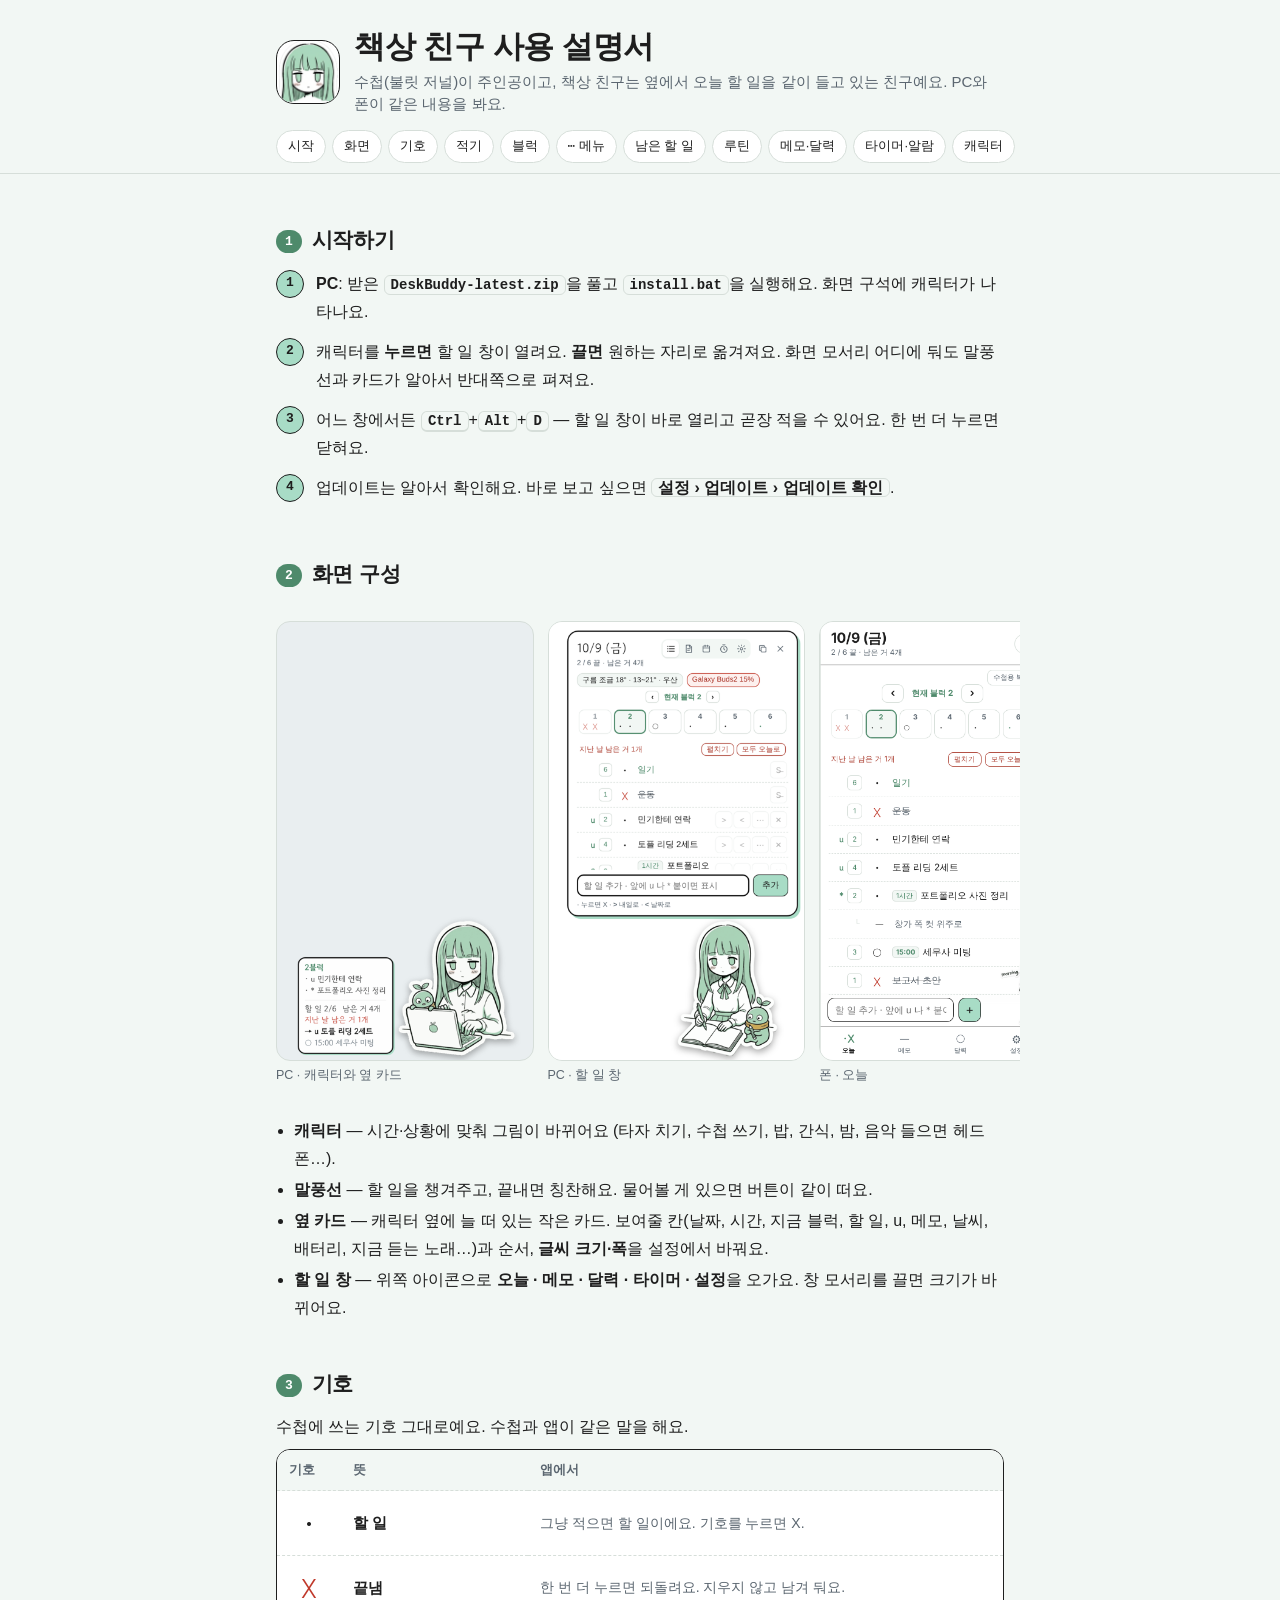
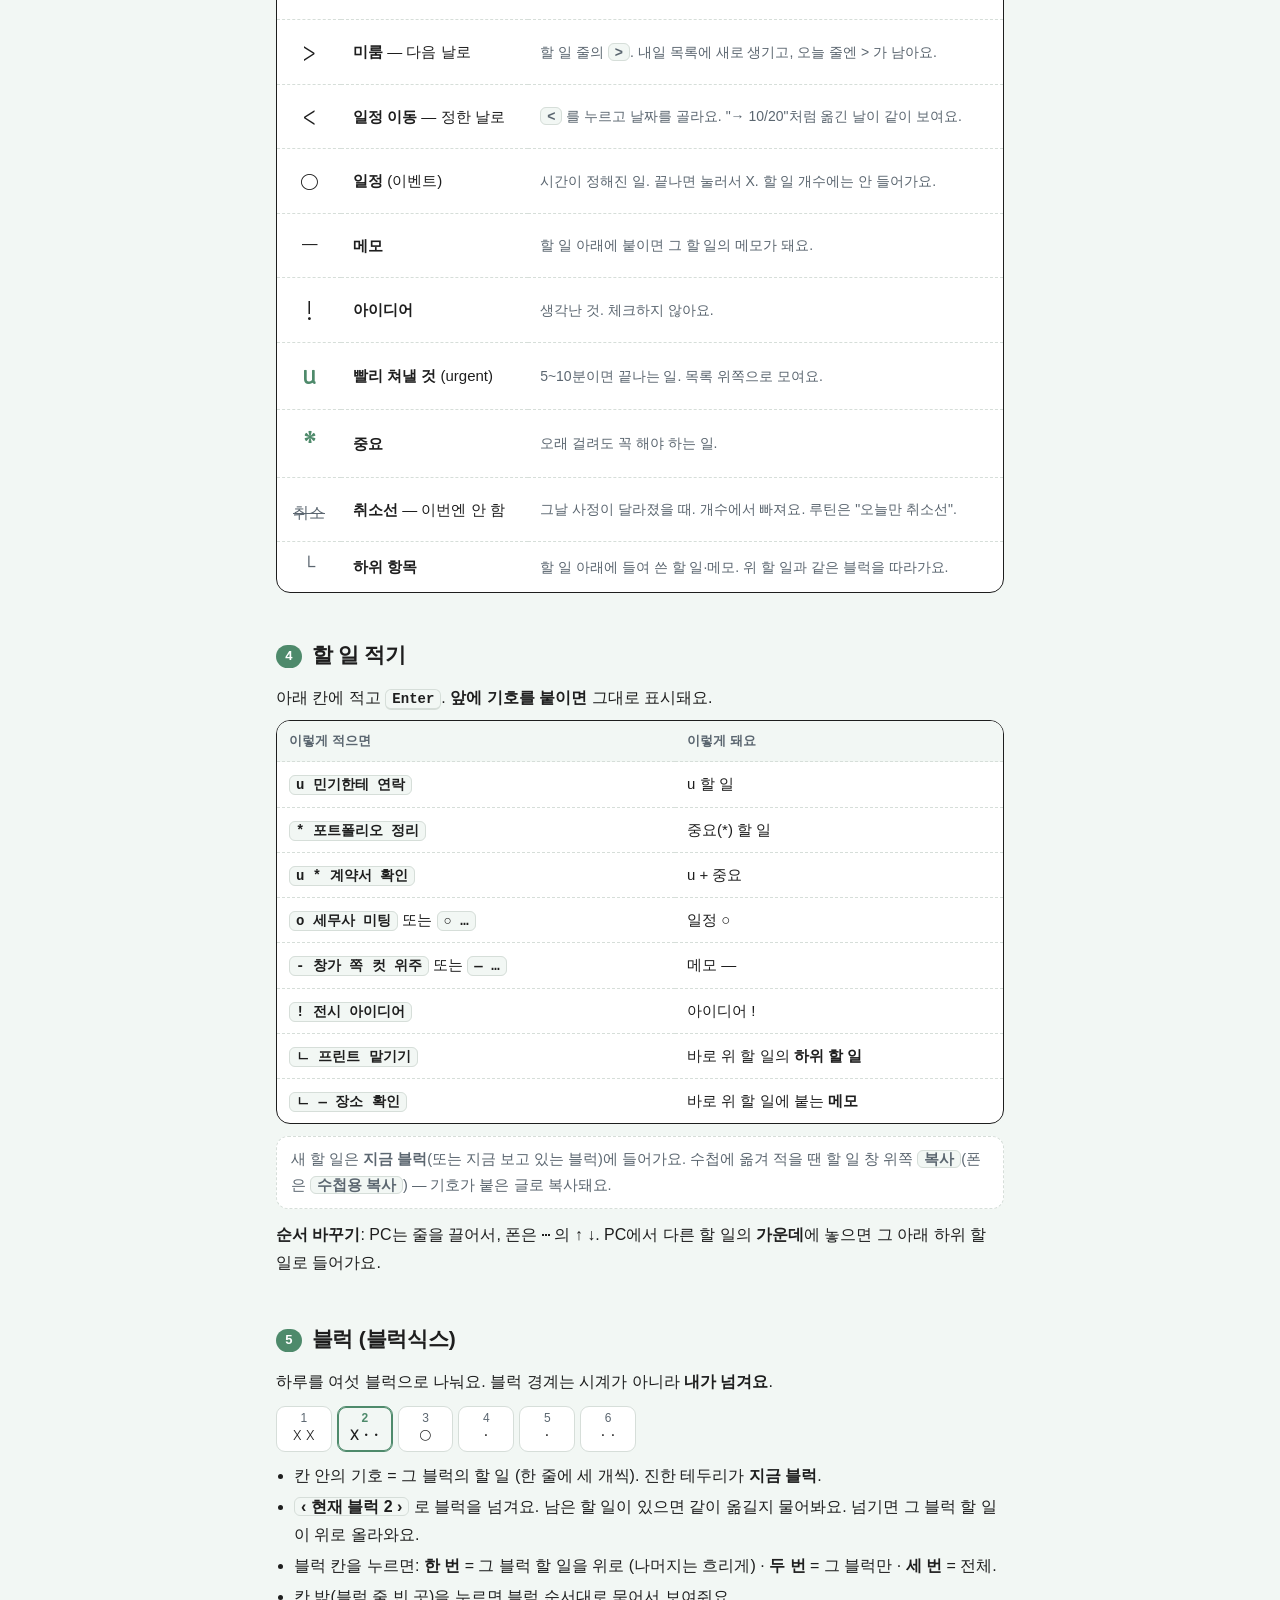
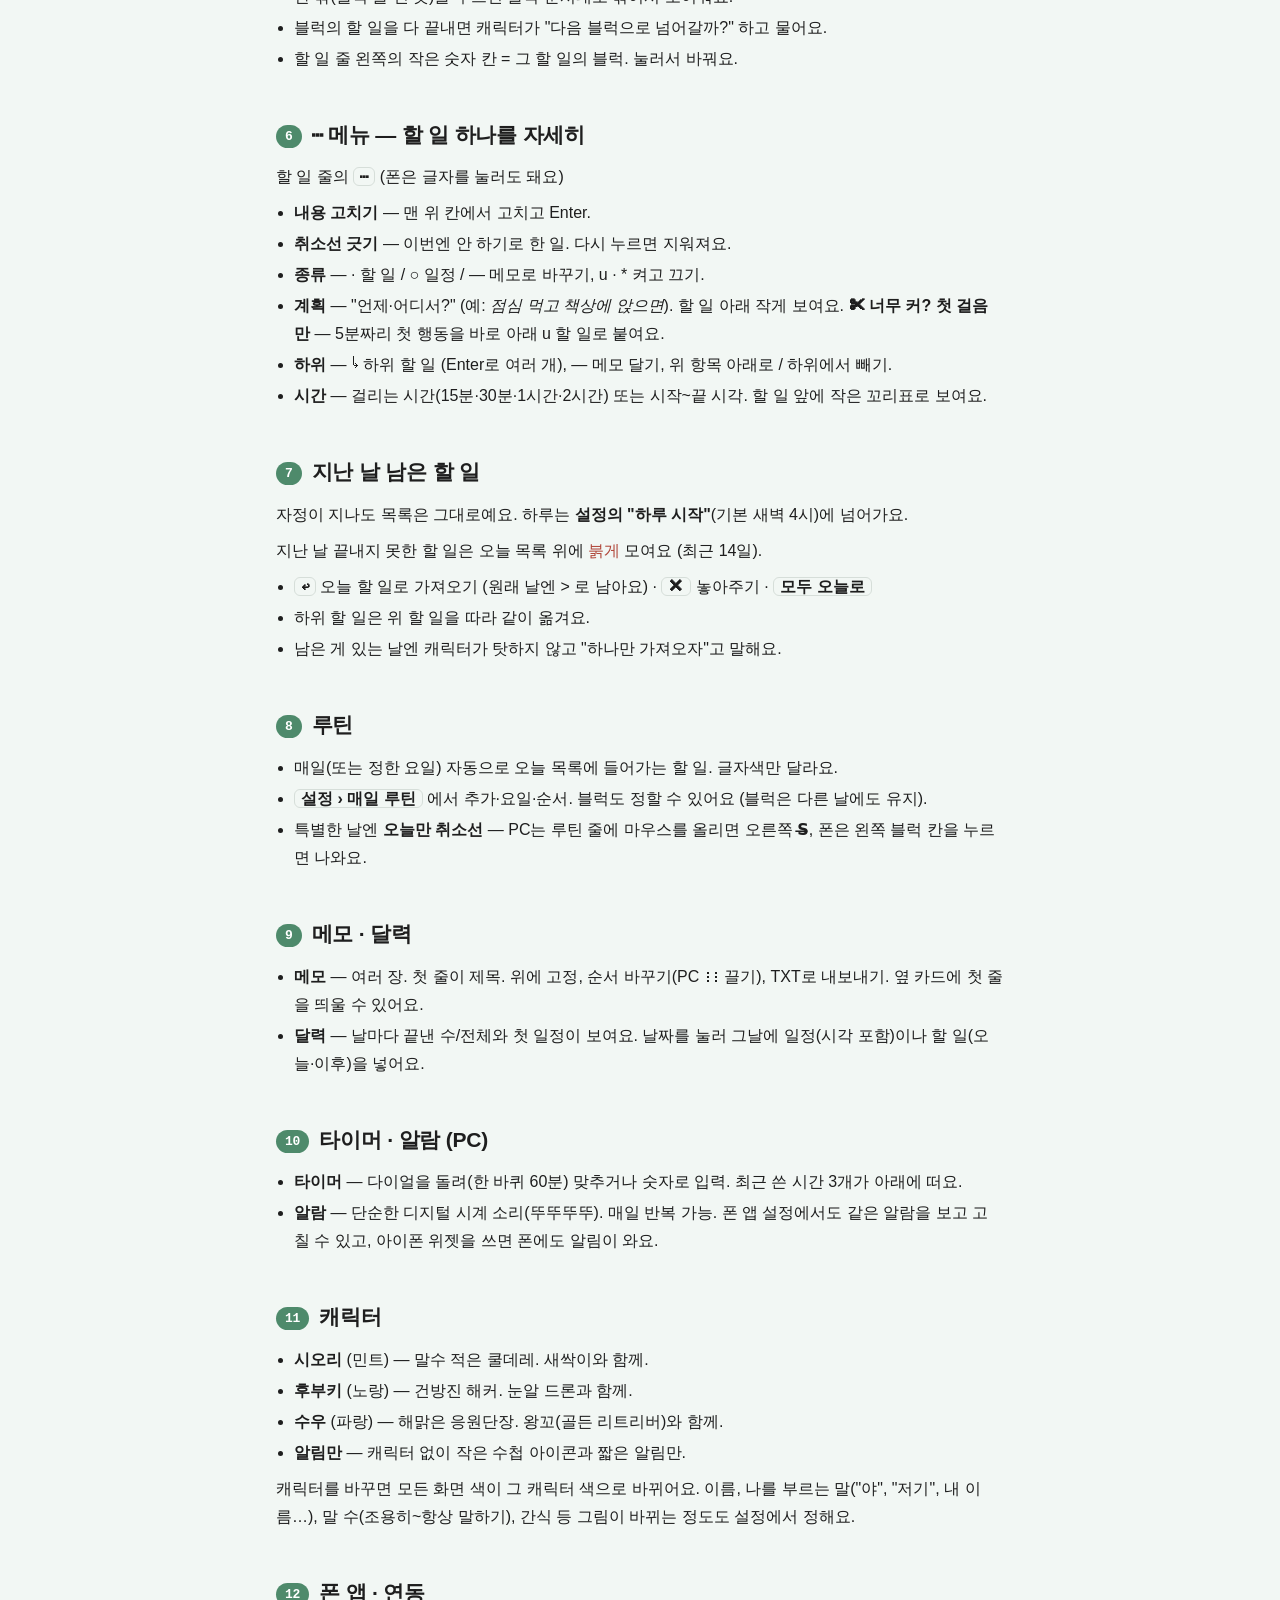
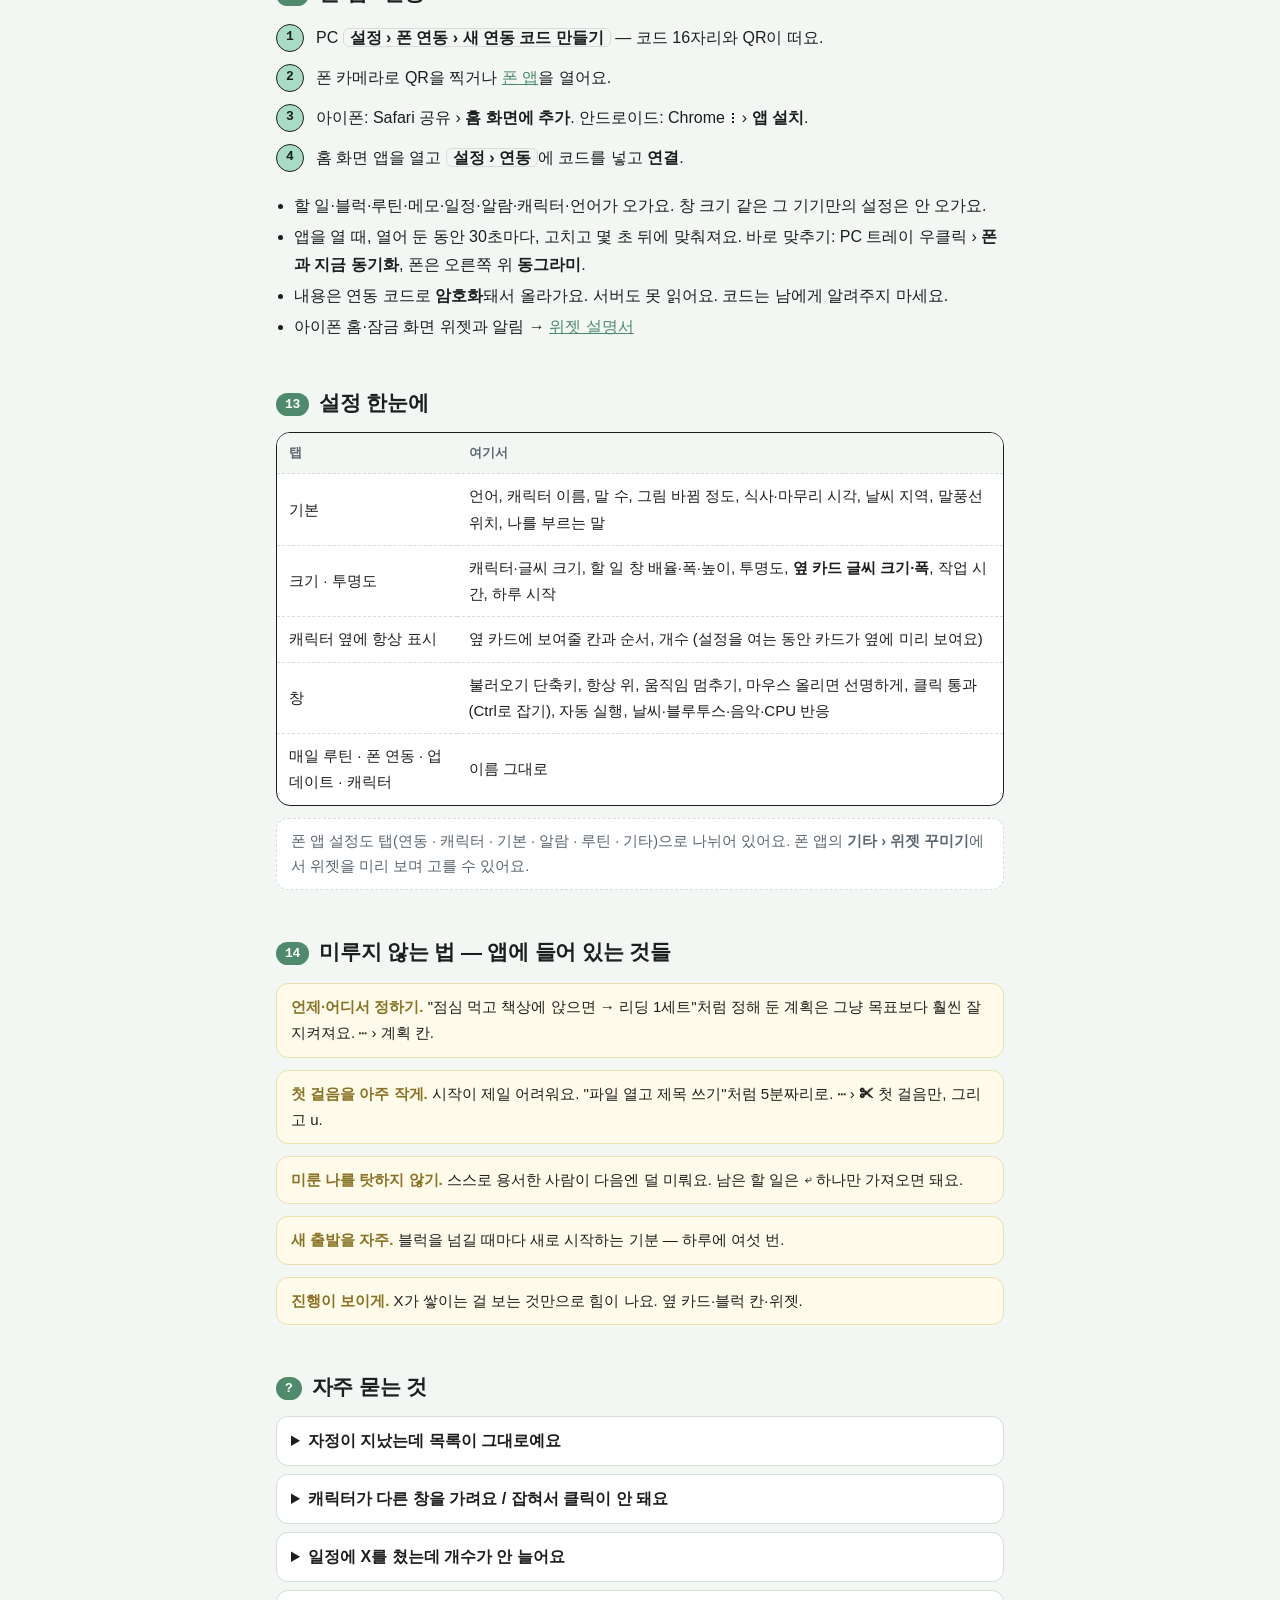
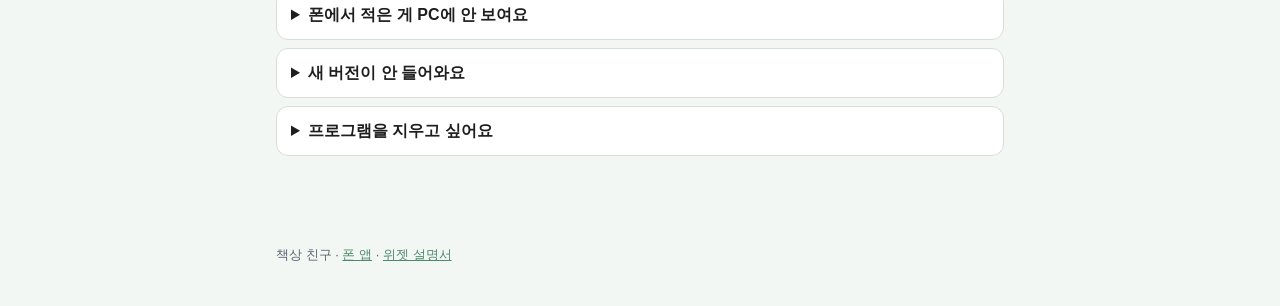
==== guide/index.html @ 8f9d7692 "v0.15.6" ====
<!doctype html>
<html lang="ko">
<head>
<meta charset="utf-8">
<meta name="viewport" content="width=device-width, initial-scale=1, viewport-fit=cover">
<title>책상 친구 사용 설명서</title>
<meta name="description" content="책상 친구 PC·폰 앱 사용법 — 기호, 블럭, 할 일 적기, 연동, 위젯까지">
<meta name="theme-color" content="#F2F7F4">
<link rel="icon" href="../app/shared/assets/icon_shiori.png">
<style>
  @font-face { font-family: 'Gowun Dodum'; src: url('../app/fonts/glyphs.woff2') format('woff2'); }
  :root { --ink: #1E1E1E; --mint: #A8DCC6; --deep: #4E8A6B; --soft: #F2F7F4; --line: #D6DED9; --muted: #5B6670; --paper: #fff; --red: #C0392B; }
  * { box-sizing: border-box; }
  html { scroll-behavior: smooth; scroll-padding-top: 64px; }
  body { margin: 0; background: var(--soft); color: var(--ink); font: 16px/1.75 -apple-system, 'Apple SD Gothic Neo', 'Malgun Gothic', 'Noto Sans KR', sans-serif; -webkit-text-size-adjust: 100%; }
  header.hero { max-width: 760px; margin: 0 auto; padding: calc(env(safe-area-inset-top, 0px) + 28px) 16px 4px; display: flex; gap: 14px; align-items: center; }
  header.hero img { width: 64px; height: 64px; border-radius: 18px; border: 1.5px solid var(--ink); background: var(--paper); flex: none; }
  h1 { font-size: 27px; line-height: 1.25; margin: 0; letter-spacing: -.4px; }
  .lede { color: var(--muted); margin: 4px 0 0; font-size: 15px; line-height: 1.5; }
  nav.toc { position: sticky; top: 0; z-index: 5; background: rgba(242,247,244,.94); backdrop-filter: blur(6px); -webkit-backdrop-filter: blur(6px); border-bottom: 1px solid var(--line); }
  nav.toc div { max-width: 760px; margin: 0 auto; display: flex; gap: 6px; overflow-x: auto; padding: 10px 16px; scrollbar-width: none; }
  nav.toc div::-webkit-scrollbar { display: none; }
  nav.toc a { flex: none; font-size: 13px; color: var(--ink); text-decoration: none; border: 1px solid var(--line); background: var(--paper); border-radius: 999px; padding: 4px 11px; }
  main { max-width: 760px; margin: 0 auto; padding: 4px 16px 80px; }
  h2 { font-size: 21px; margin: 44px 0 10px; letter-spacing: -.2px; display: flex; align-items: baseline; gap: 10px; }
  h2 .n { font: 700 13px/1 ui-monospace, Menlo, monospace; color: var(--paper); background: var(--deep); border-radius: 999px; padding: 5px 9px; transform: translateY(-2px); }
  h3 { font-size: 16.5px; margin: 24px 0 6px; }
  p { margin: 8px 0; }
  .card { background: var(--paper); border: 1.5px solid var(--ink); border-radius: 16px; padding: 14px 16px; margin: 12px 0; }
  .note { background: var(--paper); border: 1px dashed var(--line); border-radius: 12px; padding: 10px 14px; font-size: 14.5px; color: var(--muted); margin: 12px 0; }
  .tip { background: #FFFBEA; border: 1px solid #EADFAE; border-radius: 12px; padding: 10px 14px; font-size: 15px; margin: 12px 0; }
  .tip b:first-child { color: #8A7224; }
  b.k { background: var(--soft); border: 1px solid var(--line); border-radius: 6px; padding: 0 6px; font-weight: 600; white-space: nowrap; }
  code, kbd { font: 600 14px ui-monospace, Menlo, monospace; background: var(--soft); border: 1px solid var(--line); border-radius: 6px; padding: 1px 6px; }
  kbd { border-bottom-width: 2px; }
  ul.plain { padding-left: 18px; margin: 6px 0; } ul.plain li { margin: 3px 0; }
  ol.steps { list-style: none; counter-reset: s; padding: 0; margin: 10px 0; }
  ol.steps > li { counter-increment: s; position: relative; padding: 2px 0 10px 40px; }
  ol.steps > li::before { content: counter(s); position: absolute; left: 0; top: 2px; width: 26px; height: 26px; border-radius: 50%; border: 1.5px solid var(--ink); background: var(--mint); font: 700 13px/23px ui-monospace, Menlo, monospace; text-align: center; }
  figure { margin: 14px 0; }
  .shots { display: flex; gap: 14px; overflow-x: auto; padding: 4px 2px 10px; margin: 0 -16px; padding-left: 16px; padding-right: 16px; }
  .shots img { display: block; height: 380px; width: auto; border-radius: 14px; border: 1px solid var(--line); background: #e9eef0; flex: none; }
  .shots figcaption { font-size: 12.5px; color: var(--muted); margin-top: 4px; }
  table { width: 100%; border-collapse: separate; border-spacing: 0; font-size: 15px; background: var(--paper); border: 1.5px solid var(--ink); border-radius: 14px; overflow: hidden; }
  th, td { text-align: left; padding: 9px 12px; border-bottom: 1px dashed var(--line); vertical-align: middle; }
  tr:last-child td { border-bottom: 0; }
  th { background: var(--soft); font-size: 13px; color: var(--muted); font-weight: 600; }
  td.sym { width: 64px; text-align: center; font-size: 26px; }
  td.how { color: var(--muted); font-size: 14px; }
  /* the same even bullet marks as in the app */
  .bj { display: inline-flex; align-items: center; justify-content: center; width: 1em; height: 1em; line-height: 1; vertical-align: middle; font-family: 'Gowun Dodum', sans-serif; }
  .bj > i { display: block; font-style: normal; line-height: 1; }
  .bj-x > i { font-size: 1em; transform: translateY(-.01em); color: var(--red); }
  .bj-o > i { font-size: .86em; transform: translateY(-.03em); }
  .bj-dash > i { font-size: .74em; transform: translateY(-.08em); }
  .bj-gt > i, .bj-lt > i { font-size: 1em; transform: translateY(-.05em); }
  .bj-bang > i { font-size: .93em; transform: translateY(-.02em); }
  .bj-dot > i { font-size: 1.4em; }
  .mark { font-family: 'Gowun Dodum', sans-serif; color: var(--deep); font-weight: 700; }
  .strike { text-decoration: line-through; color: var(--muted); font-size: 16px; white-space: nowrap; }
  .blocks { display: grid; grid-template-columns: repeat(6, 1fr); gap: 5px; max-width: 360px; margin: 10px 0; }
  .blocks span { border: 1px solid var(--line); border-radius: 9px; background: #fff; text-align: center; font-size: 12px; padding: 4px 0 6px; color: var(--muted); line-height: 1.3; }
  .blocks span.cur { border-color: var(--deep); box-shadow: inset 0 0 0 1px var(--deep); background: var(--soft); color: var(--deep); font-weight: 700; }
  .blocks span i { display: block; font-style: normal; font-family: 'Gowun Dodum', sans-serif; font-size: 14px; color: var(--ink); min-height: 1.2em; }
  details { background: var(--paper); border: 1px solid var(--line); border-radius: 12px; padding: 10px 14px; margin: 8px 0; }
  details summary { font-weight: 600; cursor: pointer; }
  details p { color: var(--muted); font-size: 15px; }
  a { color: var(--deep); }
  footer { max-width: 760px; margin: 0 auto; padding: 0 16px 40px; color: var(--muted); font-size: 13px; }
  @media (min-width: 680px) { h1 { font-size: 31px; } .shots img { height: 440px; } }
</style>
</head>
<body>
<header class="hero">
  <img src="../app/shared/assets/icon_shiori.png" alt="">
  <div>
    <h1>책상 친구 사용 설명서</h1>
    <p class="lede">수첩(불릿 저널)이 주인공이고, 책상 친구는 옆에서 오늘 할 일을 같이 들고 있는 친구예요. PC와 폰이 같은 내용을 봐요.</p>
  </div>
</header>
<nav class="toc"><div>
  <a href="#start">시작</a><a href="#screen">화면</a><a href="#symbols">기호</a><a href="#write">적기</a><a href="#blocks">블럭</a><a href="#more">⋯ 메뉴</a><a href="#left">남은 할 일</a><a href="#routine">루틴</a><a href="#memo">메모·달력</a><a href="#timer">타이머·알람</a><a href="#chars">캐릭터</a><a href="#phone">폰·연동</a><a href="#settings">설정</a><a href="#tips">미루지 않는 법</a><a href="#faq">자주 묻는 것</a>
</div></nav>
<main>

  <h2 id="start"><span class="n">1</span>시작하기</h2>
  <ol class="steps">
    <li><b>PC</b>: 받은 <code>DeskBuddy-latest.zip</code>을 풀고 <code>install.bat</code>을 실행해요. 화면 구석에 캐릭터가 나타나요.</li>
    <li>캐릭터를 <b>누르면</b> 할 일 창이 열려요. <b>끌면</b> 원하는 자리로 옮겨져요. 화면 모서리 어디에 둬도 말풍선과 카드가 알아서 반대쪽으로 펴져요.</li>
    <li>어느 창에서든 <kbd>Ctrl</kbd>+<kbd>Alt</kbd>+<kbd>D</kbd> — 할 일 창이 바로 열리고 곧장 적을 수 있어요. 한 번 더 누르면 닫혀요.</li>
    <li>업데이트는 알아서 확인해요. 바로 보고 싶으면 <b class="k">설정 › 업데이트 › 업데이트 확인</b>.</li>
  </ol>

  <h2 id="screen"><span class="n">2</span>화면 구성</h2>
  <div class="shots">
    <figure><img src="img/pc-card.png" alt="PC: 캐릭터와 옆 카드"><figcaption>PC · 캐릭터와 옆 카드</figcaption></figure>
    <figure><img src="img/pc-panel.png" alt="PC: 할 일 창"><figcaption>PC · 할 일 창</figcaption></figure>
    <figure><img src="img/phone-today.png" alt="폰: 오늘 화면"><figcaption>폰 · 오늘</figcaption></figure>
  </div>
  <ul class="plain">
    <li><b>캐릭터</b> — 시간·상황에 맞춰 그림이 바뀌어요 (타자 치기, 수첩 쓰기, 밥, 간식, 밤, 음악 들으면 헤드폰…).</li>
    <li><b>말풍선</b> — 할 일을 챙겨주고, 끝내면 칭찬해요. 물어볼 게 있으면 버튼이 같이 떠요.</li>
    <li><b>옆 카드</b> — 캐릭터 옆에 늘 떠 있는 작은 카드. 보여줄 칸(날짜, 시간, 지금 블럭, 할 일, u, 메모, 날씨, 배터리, 지금 듣는 노래…)과 순서, <b>글씨 크기·폭</b>을 설정에서 바꿔요.</li>
    <li><b>할 일 창</b> — 위쪽 아이콘으로 <b>오늘 · 메모 · 달력 · 타이머 · 설정</b>을 오가요. 창 모서리를 끌면 크기가 바뀌어요.</li>
  </ul>

  <h2 id="symbols"><span class="n">3</span>기호</h2>
  <p>수첩에 쓰는 기호 그대로예요. 수첩과 앱이 같은 말을 해요.</p>
  <table>
    <thead><tr><th>기호</th><th>뜻</th><th>앱에서</th></tr></thead>
    <tbody>
      <tr><td class="sym"><span class="bj bj-dot"><i>·</i></span></td><td><b>할 일</b></td><td class="how">그냥 적으면 할 일이에요. 기호를 누르면 X.</td></tr>
      <tr><td class="sym"><span class="bj bj-x"><i>X</i></span></td><td><b>끝냄</b></td><td class="how">한 번 더 누르면 되돌려요. 지우지 않고 남겨 둬요.</td></tr>
      <tr><td class="sym"><span class="bj bj-gt"><i>&gt;</i></span></td><td><b>미룸</b> — 다음 날로</td><td class="how">할 일 줄의 <b class="k">&gt;</b>. 내일 목록에 새로 생기고, 오늘 줄엔 &gt; 가 남아요.</td></tr>
      <tr><td class="sym"><span class="bj bj-lt"><i>&lt;</i></span></td><td><b>일정 이동</b> — 정한 날로</td><td class="how"><b class="k">&lt;</b> 를 누르고 날짜를 골라요. "→ 10/20"처럼 옮긴 날이 같이 보여요.</td></tr>
      <tr><td class="sym"><span class="bj bj-o"><i>○</i></span></td><td><b>일정</b> (이벤트)</td><td class="how">시간이 정해진 일. 끝나면 눌러서 X. 할 일 개수에는 안 들어가요.</td></tr>
      <tr><td class="sym"><span class="bj bj-dash"><i>—</i></span></td><td><b>메모</b></td><td class="how">할 일 아래에 붙이면 그 할 일의 메모가 돼요.</td></tr>
      <tr><td class="sym"><span class="bj bj-bang"><i>!</i></span></td><td><b>아이디어</b></td><td class="how">생각난 것. 체크하지 않아요.</td></tr>
      <tr><td class="sym"><span class="mark">u</span></td><td><b>빨리 쳐낼 것</b> (urgent)</td><td class="how">5~10분이면 끝나는 일. 목록 위쪽으로 모여요.</td></tr>
      <tr><td class="sym"><span class="mark">*</span></td><td><b>중요</b></td><td class="how">오래 걸려도 꼭 해야 하는 일.</td></tr>
      <tr><td class="sym"><span class="strike">취소</span></td><td><b>취소선</b> — 이번엔 안 함</td><td class="how">그날 사정이 달라졌을 때. 개수에서 빠져요. 루틴은 "오늘만 취소선".</td></tr>
      <tr><td class="sym" style="font-size:18px;color:var(--muted)">└</td><td><b>하위 항목</b></td><td class="how">할 일 아래에 들여 쓴 할 일·메모. 위 할 일과 같은 블럭을 따라가요.</td></tr>
    </tbody>
  </table>

  <h2 id="write"><span class="n">4</span>할 일 적기</h2>
  <p>아래 칸에 적고 <kbd>Enter</kbd>. <b>앞에 기호를 붙이면</b> 그대로 표시돼요.</p>
  <table>
    <thead><tr><th>이렇게 적으면</th><th>이렇게 돼요</th></tr></thead>
    <tbody>
      <tr><td><code>u 민기한테 연락</code></td><td>u 할 일</td></tr>
      <tr><td><code>* 포트폴리오 정리</code></td><td>중요(*) 할 일</td></tr>
      <tr><td><code>u * 계약서 확인</code></td><td>u + 중요</td></tr>
      <tr><td><code>o 세무사 미팅</code> 또는 <code>○ …</code></td><td>일정 ○</td></tr>
      <tr><td><code>- 창가 쪽 컷 위주</code> 또는 <code>— …</code></td><td>메모 —</td></tr>
      <tr><td><code>! 전시 아이디어</code></td><td>아이디어 !</td></tr>
      <tr><td><code>ㄴ 프린트 맡기기</code></td><td>바로 위 할 일의 <b>하위 할 일</b></td></tr>
      <tr><td><code>ㄴ — 장소 확인</code></td><td>바로 위 할 일에 붙는 <b>메모</b></td></tr>
    </tbody>
  </table>
  <p class="note">새 할 일은 <b>지금 블럭</b>(또는 지금 보고 있는 블럭)에 들어가요. 수첩에 옮겨 적을 땐 할 일 창 위쪽 <b class="k">복사</b>(폰은 <b class="k">수첩용 복사</b>) — 기호가 붙은 글로 복사돼요.</p>
  <p><b>순서 바꾸기</b>: PC는 줄을 끌어서, 폰은 ⋯ 의 ↑ ↓. PC에서 다른 할 일의 <b>가운데</b>에 놓으면 그 아래 하위 할 일로 들어가요.</p>

  <h2 id="blocks"><span class="n">5</span>블럭 (블럭식스)</h2>
  <p>하루를 여섯 블럭으로 나눠요. 블럭 경계는 시계가 아니라 <b>내가 넘겨요</b>.</p>
  <div class="blocks"><span>1<i>X X</i></span><span class="cur">2<i>X · ·</i></span><span>3<i>○</i></span><span>4<i>·</i></span><span>5<i>·</i></span><span>6<i>· ·</i></span></div>
  <ul class="plain">
    <li>칸 안의 기호 = 그 블럭의 할 일 (한 줄에 세 개씩). 진한 테두리가 <b>지금 블럭</b>.</li>
    <li><b class="k">‹ 현재 블럭 2 ›</b> 로 블럭을 넘겨요. 남은 할 일이 있으면 같이 옮길지 물어봐요. 넘기면 그 블럭 할 일이 위로 올라와요.</li>
    <li>블럭 칸을 누르면: <b>한 번</b> = 그 블럭 할 일을 위로 (나머지는 흐리게) · <b>두 번</b> = 그 블럭만 · <b>세 번</b> = 전체.</li>
    <li>칸 밖(블럭 줄 빈 곳)을 누르면 블럭 순서대로 묶어서 보여줘요.</li>
    <li>블럭의 할 일을 다 끝내면 캐릭터가 "다음 블럭으로 넘어갈까?" 하고 물어요.</li>
    <li>할 일 줄 왼쪽의 작은 숫자 칸 = 그 할 일의 블럭. 눌러서 바꿔요.</li>
  </ul>

  <h2 id="more"><span class="n">6</span>⋯ 메뉴 — 할 일 하나를 자세히</h2>
  <p>할 일 줄의 <b class="k">⋯</b> (폰은 글자를 눌러도 돼요)</p>
  <ul class="plain">
    <li><b>내용 고치기</b> — 맨 위 칸에서 고치고 Enter.</li>
    <li><b>취소선 긋기</b> — 이번엔 안 하기로 한 일. 다시 누르면 지워져요.</li>
    <li><b>종류</b> — · 할 일 / ○ 일정 / — 메모로 바꾸기, u · * 켜고 끄기.</li>
    <li><b>계획</b> — "언제·어디서?" (예: <i>점심 먹고 책상에 앉으면</i>). 할 일 아래 작게 보여요. <b>✂ 너무 커? 첫 걸음만</b> — 5분짜리 첫 행동을 바로 아래 u 할 일로 붙여요.</li>
    <li><b>하위</b> — ↳ 하위 할 일 (Enter로 여러 개), — 메모 달기, 위 항목 아래로 / 하위에서 빼기.</li>
    <li><b>시간</b> — 걸리는 시간(15분·30분·1시간·2시간) 또는 시작~끝 시각. 할 일 앞에 작은 꼬리표로 보여요.</li>
  </ul>

  <h2 id="left"><span class="n">7</span>지난 날 남은 할 일</h2>
  <p>자정이 지나도 목록은 그대로예요. 하루는 <b>설정의 "하루 시작"</b>(기본 새벽 4시)에 넘어가요.</p>
  <p>지난 날 끝내지 못한 할 일은 오늘 목록 위에 <span style="color:#B0473A">붉게</span> 모여요 (최근 14일).</p>
  <ul class="plain">
    <li><b class="k">↩</b> 오늘 할 일로 가져오기 (원래 날엔 &gt; 로 남아요) · <b class="k">✕</b> 놓아주기 · <b class="k">모두 오늘로</b></li>
    <li>하위 할 일은 위 할 일을 따라 같이 옮겨요.</li>
    <li>남은 게 있는 날엔 캐릭터가 탓하지 않고 "하나만 가져오자"고 말해요.</li>
  </ul>

  <h2 id="routine"><span class="n">8</span>루틴</h2>
  <ul class="plain">
    <li>매일(또는 정한 요일) 자동으로 오늘 목록에 들어가는 할 일. 글자색만 달라요.</li>
    <li><b class="k">설정 › 매일 루틴</b> 에서 추가·요일·순서. 블럭도 정할 수 있어요 (블럭은 다른 날에도 유지).</li>
    <li>특별한 날엔 <b>오늘만 취소선</b> — PC는 루틴 줄에 마우스를 올리면 오른쪽 <b>S̶</b>, 폰은 왼쪽 블럭 칸을 누르면 나와요.</li>
  </ul>

  <h2 id="memo"><span class="n">9</span>메모 · 달력</h2>
  <ul class="plain">
    <li><b>메모</b> — 여러 장. 첫 줄이 제목. 위에 고정, 순서 바꾸기(PC ⋮⋮ 끌기), TXT로 내보내기. 옆 카드에 첫 줄을 띄울 수 있어요.</li>
    <li><b>달력</b> — 날마다 끝낸 수/전체와 첫 일정이 보여요. 날짜를 눌러 그날에 일정(시각 포함)이나 할 일(오늘·이후)을 넣어요.</li>
  </ul>

  <h2 id="timer"><span class="n">10</span>타이머 · 알람 (PC)</h2>
  <ul class="plain">
    <li><b>타이머</b> — 다이얼을 돌려(한 바퀴 60분) 맞추거나 숫자로 입력. 최근 쓴 시간 3개가 아래에 떠요.</li>
    <li><b>알람</b> — 단순한 디지털 시계 소리(뚜뚜뚜뚜). 매일 반복 가능. 폰 앱 설정에서도 같은 알람을 보고 고칠 수 있고, 아이폰 위젯을 쓰면 폰에도 알림이 와요.</li>
  </ul>

  <h2 id="chars"><span class="n">11</span>캐릭터</h2>
  <ul class="plain">
    <li><b>시오리</b> (민트) — 말수 적은 쿨데레. 새싹이와 함께.</li>
    <li><b>후부키</b> (노랑) — 건방진 해커. 눈알 드론과 함께.</li>
    <li><b>수우</b> (파랑) — 해맑은 응원단장. 왕꼬(골든 리트리버)와 함께.</li>
    <li><b>알림만</b> — 캐릭터 없이 작은 수첩 아이콘과 짧은 알림만.</li>
  </ul>
  <p>캐릭터를 바꾸면 모든 화면 색이 그 캐릭터 색으로 바뀌어요. 이름, 나를 부르는 말("야", "저기", 내 이름…), 말 수(조용히~항상 말하기), 간식 등 그림이 바뀌는 정도도 설정에서 정해요.</p>

  <h2 id="phone"><span class="n">12</span>폰 앱 · 연동</h2>
  <ol class="steps">
    <li>PC <b class="k">설정 › 폰 연동 › 새 연동 코드 만들기</b> — 코드 16자리와 QR이 떠요.</li>
    <li>폰 카메라로 QR을 찍거나 <a href="../app/">폰 앱</a>을 열어요.</li>
    <li>아이폰: Safari 공유 › <b>홈 화면에 추가</b>. 안드로이드: Chrome ⋮ › <b>앱 설치</b>.</li>
    <li>홈 화면 앱을 열고 <b class="k">설정 › 연동</b>에 코드를 넣고 <b>연결</b>.</li>
  </ol>
  <ul class="plain">
    <li>할 일·블럭·루틴·메모·일정·알람·캐릭터·언어가 오가요. 창 크기 같은 그 기기만의 설정은 안 오가요.</li>
    <li>앱을 열 때, 열어 둔 동안 30초마다, 고치고 몇 초 뒤에 맞춰져요. 바로 맞추기: PC 트레이 우클릭 › <b>폰과 지금 동기화</b>, 폰은 오른쪽 위 <b>동그라미</b>.</li>
    <li>내용은 연동 코드로 <b>암호화</b>돼서 올라가요. 서버도 못 읽어요. 코드는 남에게 알려주지 마세요.</li>
    <li>아이폰 홈·잠금 화면 위젯과 알림 → <a href="../widget/">위젯 설명서</a></li>
  </ul>

  <h2 id="settings"><span class="n">13</span>설정 한눈에</h2>
  <table>
    <thead><tr><th>탭</th><th>여기서</th></tr></thead>
    <tbody>
      <tr><td>기본</td><td>언어, 캐릭터 이름, 말 수, 그림 바뀜 정도, 식사·마무리 시각, 날씨 지역, 말풍선 위치, 나를 부르는 말</td></tr>
      <tr><td>크기 · 투명도</td><td>캐릭터·글씨 크기, 할 일 창 배율·폭·높이, 투명도, <b>옆 카드 글씨 크기·폭</b>, 작업 시간, 하루 시작</td></tr>
      <tr><td>캐릭터 옆에 항상 표시</td><td>옆 카드에 보여줄 칸과 순서, 개수 (설정을 여는 동안 카드가 옆에 미리 보여요)</td></tr>
      <tr><td>창</td><td>불러오기 단축키, 항상 위, 움직임 멈추기, 마우스 올리면 선명하게, 클릭 통과(Ctrl로 잡기), 자동 실행, 날씨·블루투스·음악·CPU 반응</td></tr>
      <tr><td>매일 루틴 · 폰 연동 · 업데이트 · 캐릭터</td><td>이름 그대로</td></tr>
    </tbody>
  </table>
  <p class="note">폰 앱 설정도 탭(연동 · 캐릭터 · 기본 · 알람 · 루틴 · 기타)으로 나뉘어 있어요. 폰 앱의 <b>기타 › 위젯 꾸미기</b>에서 위젯을 미리 보며 고를 수 있어요.</p>

  <h2 id="tips"><span class="n">14</span>미루지 않는 법 — 앱에 들어 있는 것들</h2>
  <div class="tip"><b>언제·어디서 정하기.</b> "점심 먹고 책상에 앉으면 → 리딩 1세트"처럼 정해 둔 계획은 그냥 목표보다 훨씬 잘 지켜져요. ⋯ › 계획 칸.</div>
  <div class="tip"><b>첫 걸음을 아주 작게.</b> 시작이 제일 어려워요. "파일 열고 제목 쓰기"처럼 5분짜리로. ⋯ › ✂ 첫 걸음만, 그리고 u.</div>
  <div class="tip"><b>미룬 나를 탓하지 않기.</b> 스스로 용서한 사람이 다음엔 덜 미뤄요. 남은 할 일은 ↩ 하나만 가져오면 돼요.</div>
  <div class="tip"><b>새 출발을 자주.</b> 블럭을 넘길 때마다 새로 시작하는 기분 — 하루에 여섯 번.</div>
  <div class="tip"><b>진행이 보이게.</b> X가 쌓이는 걸 보는 것만으로 힘이 나요. 옆 카드·블럭 칸·위젯.</div>

  <h2 id="faq"><span class="n">?</span>자주 묻는 것</h2>
  <details><summary>자정이 지났는데 목록이 그대로예요</summary><p>정상이에요. "하루 시작"(기본 새벽 4시) 전까지는 전날로 쳐요. 설정에서 바꿀 수 있어요.</p></details>
  <details><summary>캐릭터가 다른 창을 가려요 / 잡혀서 클릭이 안 돼요</summary><p>설정 › 창 › <b>클릭 통과</b>를 켜면 Ctrl을 누를 때만 잡혀요. 투명도를 낮추거나, "마우스 올리면 선명하게"를 끄는 것도 방법이에요.</p></details>
  <details><summary>일정에 X를 쳤는데 개수가 안 늘어요</summary><p>일정(○)은 할 일 개수에 안 들어가요. 세고 싶으면 ⋯ › 종류 › 할 일로.</p></details>
  <details><summary>폰에서 적은 게 PC에 안 보여요</summary><p>PC 할 일 창을 열면 바로 맞춰요. 그래도 안 되면 트레이 › 폰과 지금 동기화, 설정 › 폰 연동의 상태 줄을 확인해요.</p></details>
  <details><summary>새 버전이 안 들어와요</summary><p>PC: 설정 › 업데이트 확인 (올린 뒤 몇 분 걸릴 수 있어요). 폰: 앱을 껐다 켜면 "새 버전이 나왔어"라고 물어봐요. 설정 › 기타 › 업데이트 확인도 있어요.</p></details>
  <details><summary>프로그램을 지우고 싶어요</summary><p>트레이 우클릭 메뉴에서 지우기를 고르면 기록을 남길지 함께 물어봐요.</p></details>
</main>
<footer>책상 친구 · <a href="../app/">폰 앱</a> · <a href="../widget/">위젯 설명서</a></footer>
</body>
</html>
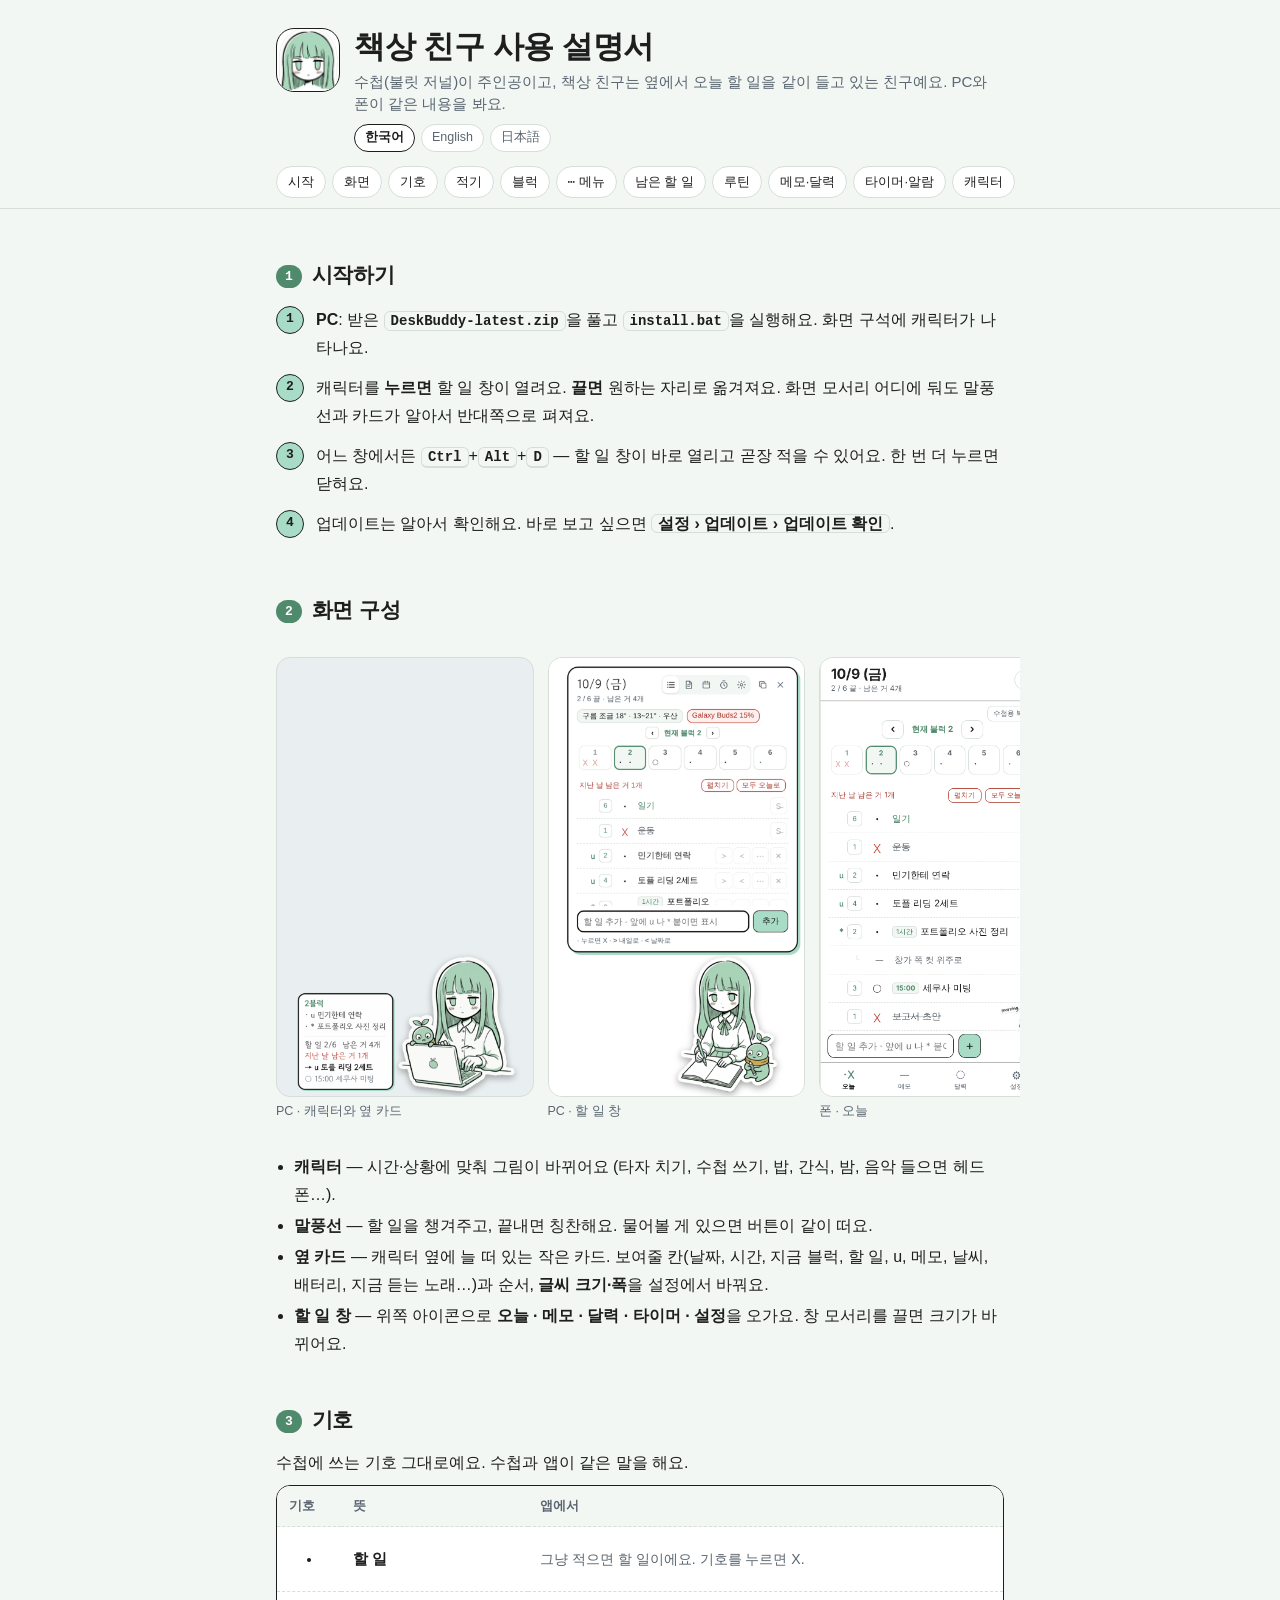
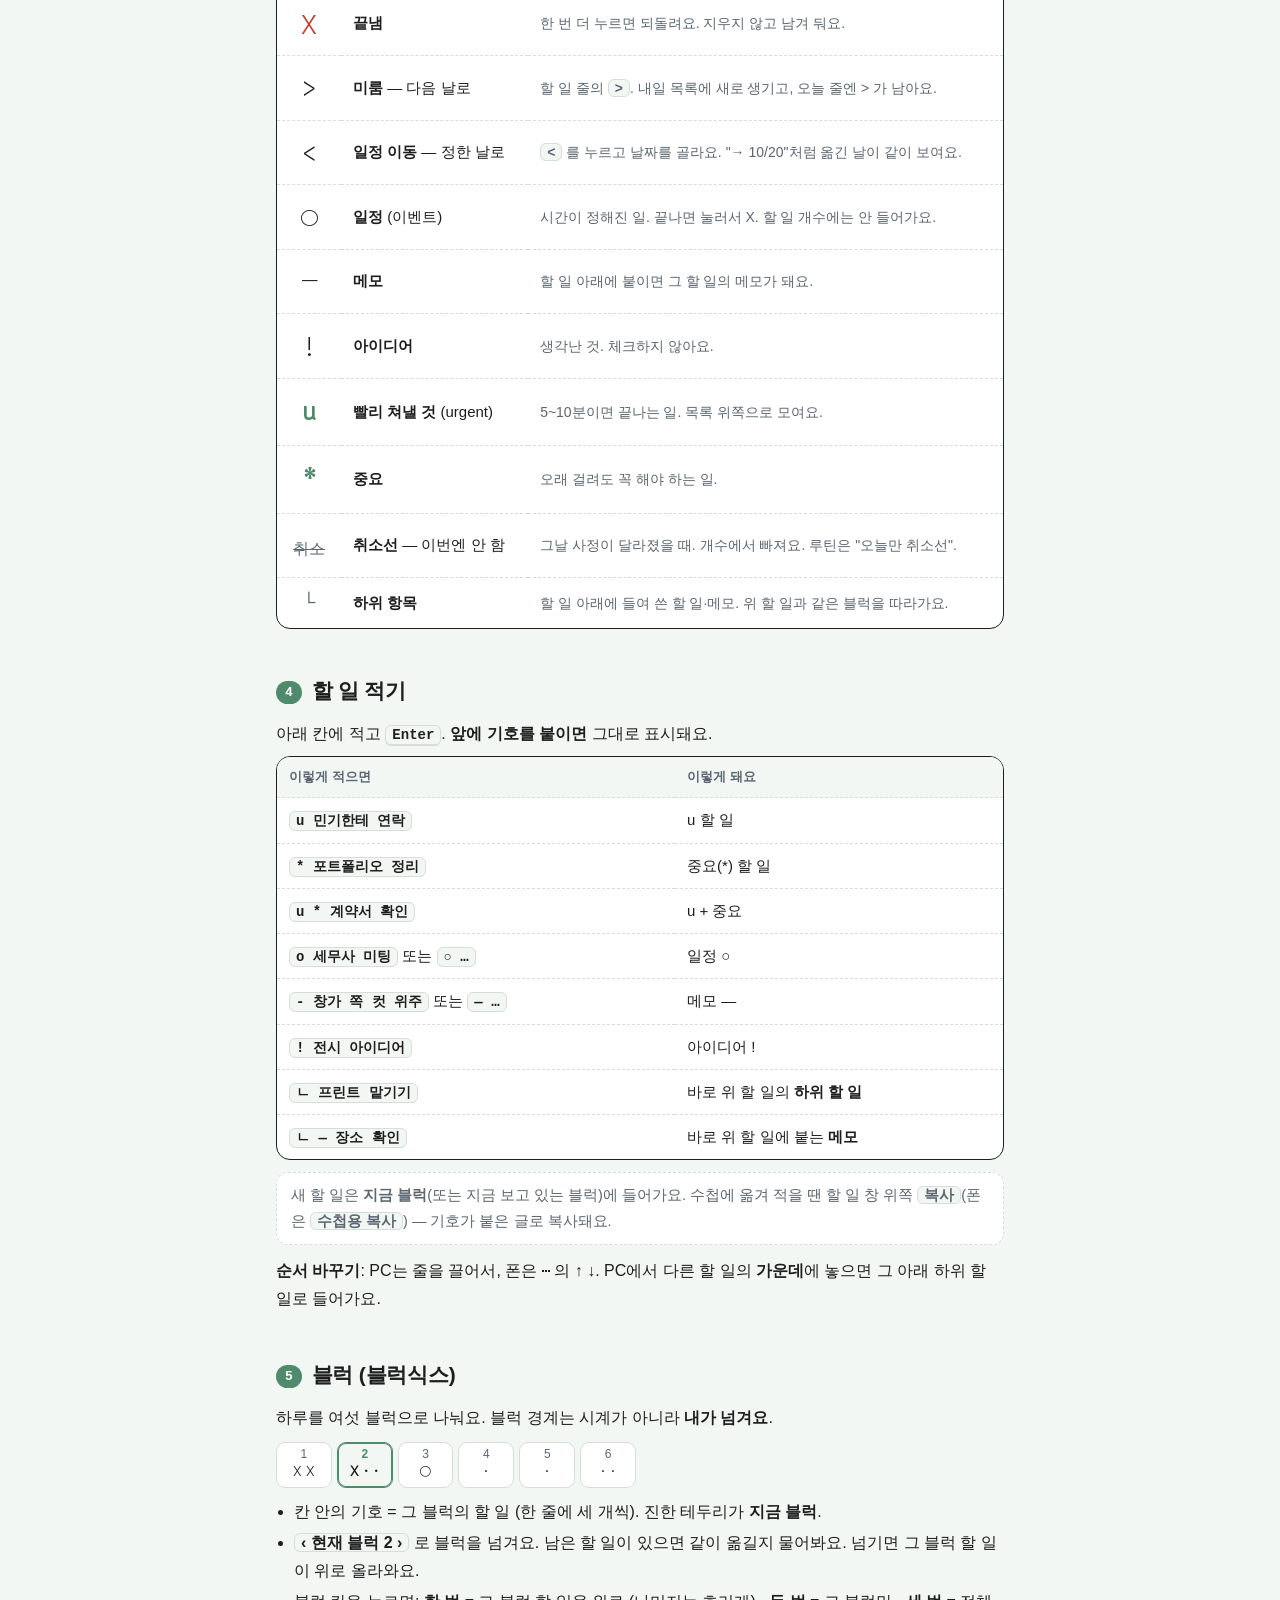
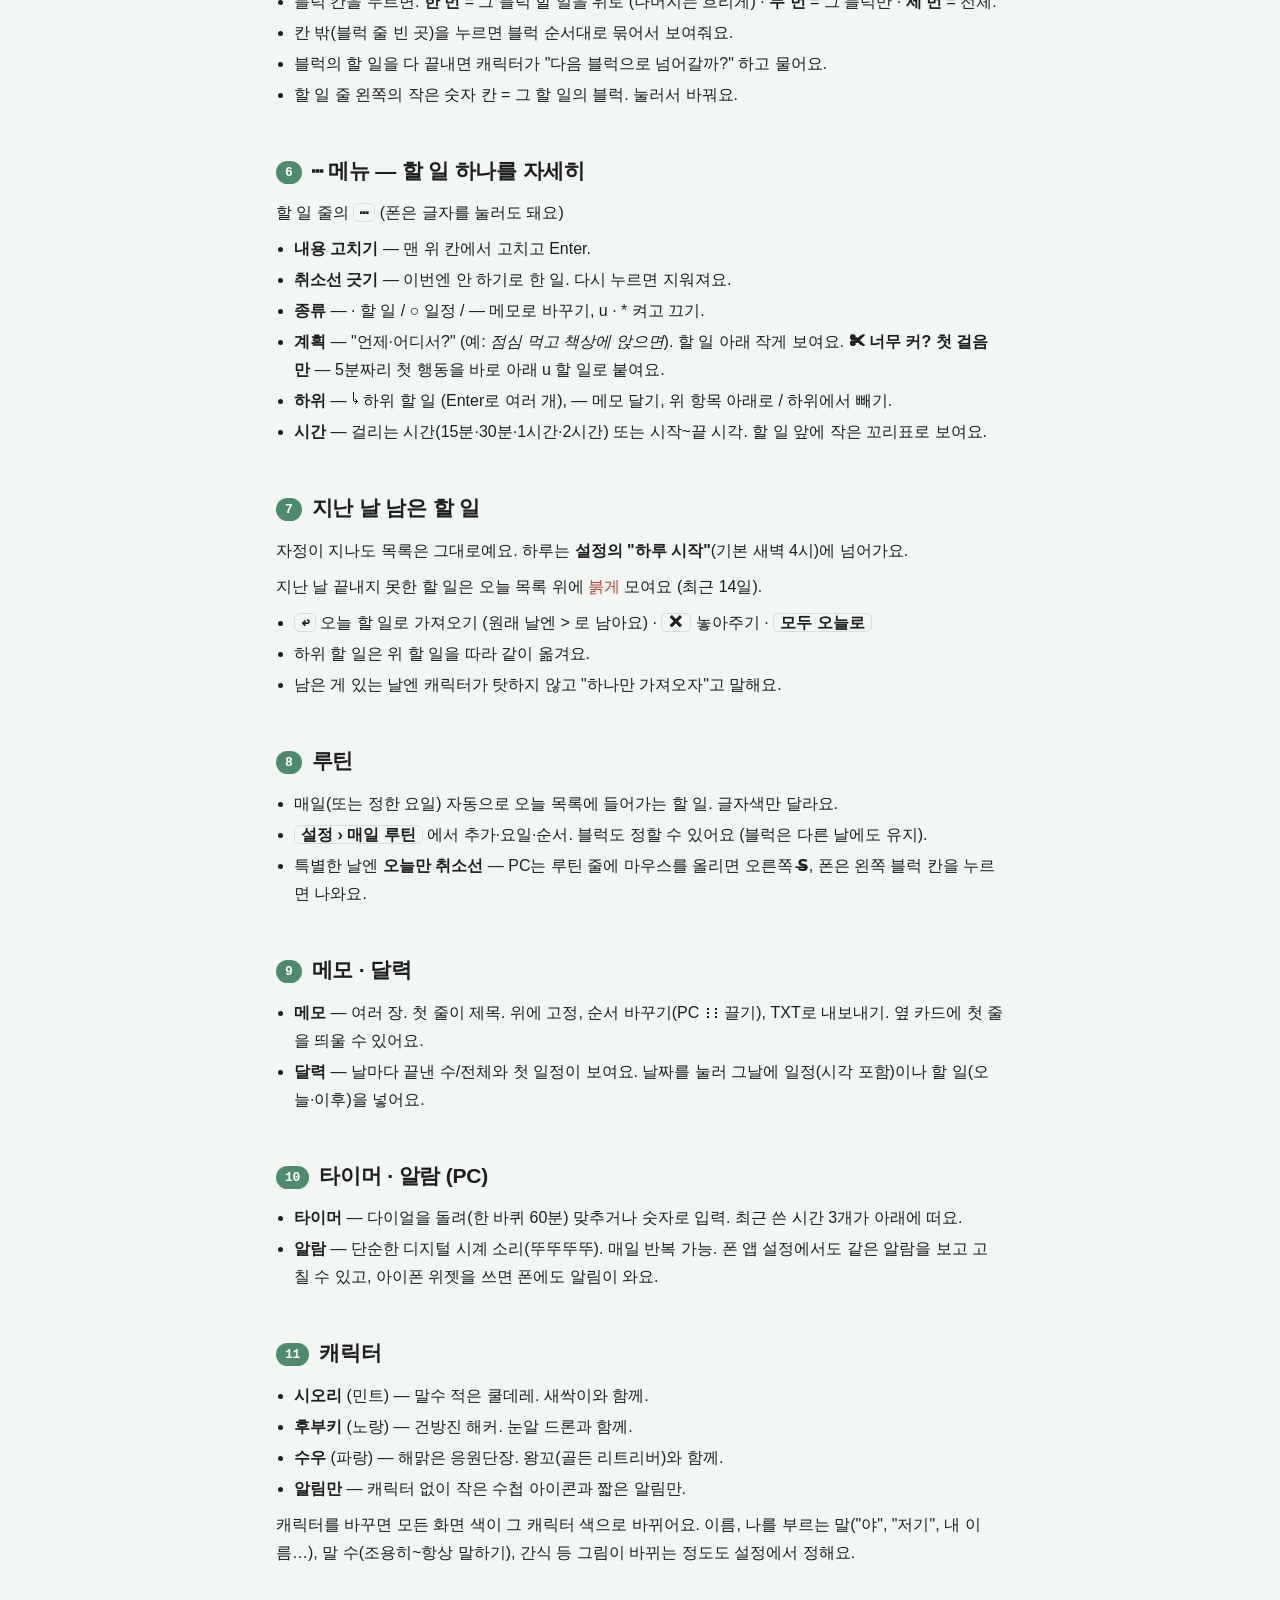
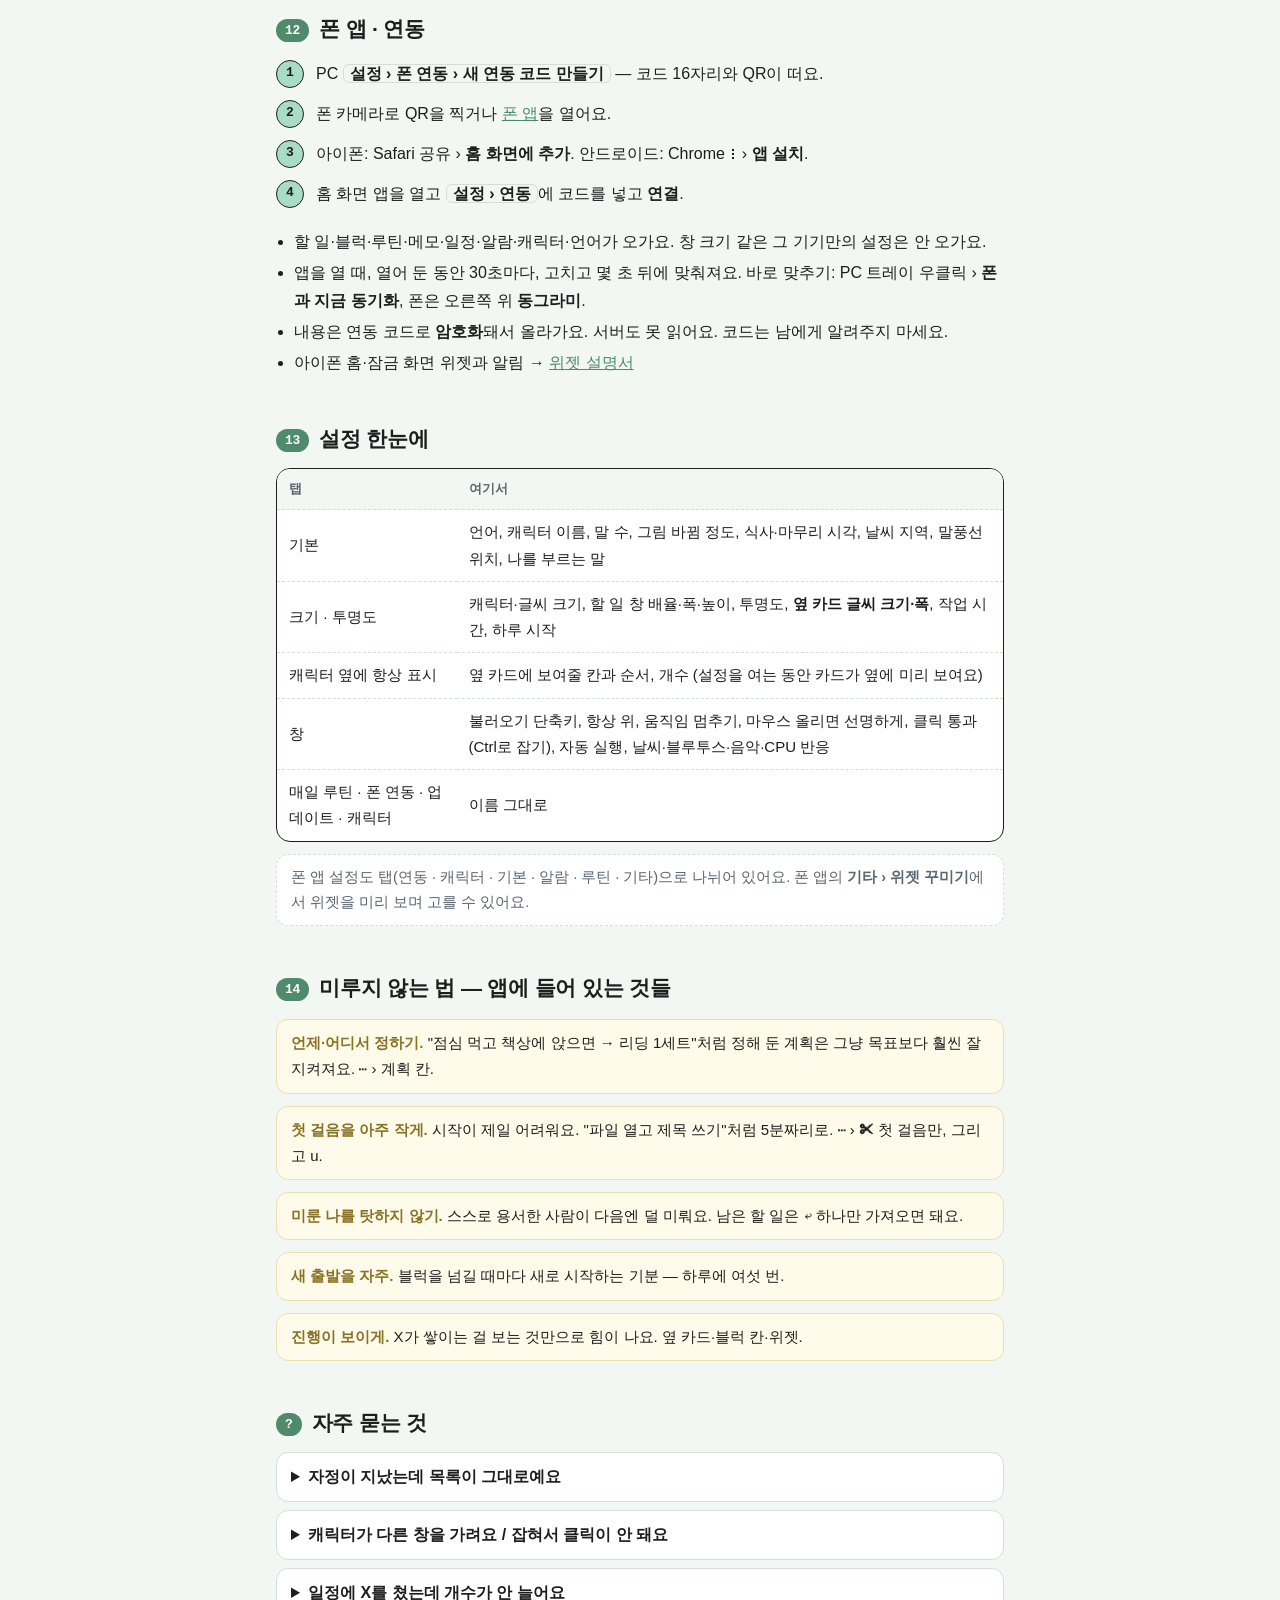
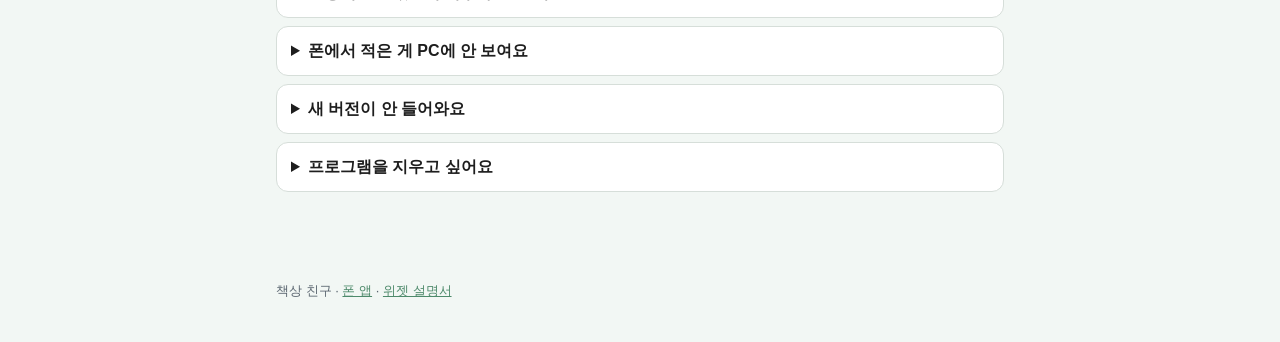
==== commit 27dcc62c: "v0.15.7" ====
--- a/guide/index.html
+++ b/guide/index.html
@@ -7,68 +7,7 @@
 <meta name="description" content="책상 친구 PC·폰 앱 사용법 — 기호, 블럭, 할 일 적기, 연동, 위젯까지">
 <meta name="theme-color" content="#F2F7F4">
 <link rel="icon" href="../app/shared/assets/icon_shiori.png">
-<style>
-  @font-face { font-family: 'Gowun Dodum'; src: url('../app/fonts/glyphs.woff2') format('woff2'); }
-  :root { --ink: #1E1E1E; --mint: #A8DCC6; --deep: #4E8A6B; --soft: #F2F7F4; --line: #D6DED9; --muted: #5B6670; --paper: #fff; --red: #C0392B; }
-  * { box-sizing: border-box; }
-  html { scroll-behavior: smooth; scroll-padding-top: 64px; }
-  body { margin: 0; background: var(--soft); color: var(--ink); font: 16px/1.75 -apple-system, 'Apple SD Gothic Neo', 'Malgun Gothic', 'Noto Sans KR', sans-serif; -webkit-text-size-adjust: 100%; }
-  header.hero { max-width: 760px; margin: 0 auto; padding: calc(env(safe-area-inset-top, 0px) + 28px) 16px 4px; display: flex; gap: 14px; align-items: center; }
-  header.hero img { width: 64px; height: 64px; border-radius: 18px; border: 1.5px solid var(--ink); background: var(--paper); flex: none; }
-  h1 { font-size: 27px; line-height: 1.25; margin: 0; letter-spacing: -.4px; }
-  .lede { color: var(--muted); margin: 4px 0 0; font-size: 15px; line-height: 1.5; }
-  nav.toc { position: sticky; top: 0; z-index: 5; background: rgba(242,247,244,.94); backdrop-filter: blur(6px); -webkit-backdrop-filter: blur(6px); border-bottom: 1px solid var(--line); }
-  nav.toc div { max-width: 760px; margin: 0 auto; display: flex; gap: 6px; overflow-x: auto; padding: 10px 16px; scrollbar-width: none; }
-  nav.toc div::-webkit-scrollbar { display: none; }
-  nav.toc a { flex: none; font-size: 13px; color: var(--ink); text-decoration: none; border: 1px solid var(--line); background: var(--paper); border-radius: 999px; padding: 4px 11px; }
-  main { max-width: 760px; margin: 0 auto; padding: 4px 16px 80px; }
-  h2 { font-size: 21px; margin: 44px 0 10px; letter-spacing: -.2px; display: flex; align-items: baseline; gap: 10px; }
-  h2 .n { font: 700 13px/1 ui-monospace, Menlo, monospace; color: var(--paper); background: var(--deep); border-radius: 999px; padding: 5px 9px; transform: translateY(-2px); }
-  h3 { font-size: 16.5px; margin: 24px 0 6px; }
-  p { margin: 8px 0; }
-  .card { background: var(--paper); border: 1.5px solid var(--ink); border-radius: 16px; padding: 14px 16px; margin: 12px 0; }
-  .note { background: var(--paper); border: 1px dashed var(--line); border-radius: 12px; padding: 10px 14px; font-size: 14.5px; color: var(--muted); margin: 12px 0; }
-  .tip { background: #FFFBEA; border: 1px solid #EADFAE; border-radius: 12px; padding: 10px 14px; font-size: 15px; margin: 12px 0; }
-  .tip b:first-child { color: #8A7224; }
-  b.k { background: var(--soft); border: 1px solid var(--line); border-radius: 6px; padding: 0 6px; font-weight: 600; white-space: nowrap; }
-  code, kbd { font: 600 14px ui-monospace, Menlo, monospace; background: var(--soft); border: 1px solid var(--line); border-radius: 6px; padding: 1px 6px; }
-  kbd { border-bottom-width: 2px; }
-  ul.plain { padding-left: 18px; margin: 6px 0; } ul.plain li { margin: 3px 0; }
-  ol.steps { list-style: none; counter-reset: s; padding: 0; margin: 10px 0; }
-  ol.steps > li { counter-increment: s; position: relative; padding: 2px 0 10px 40px; }
-  ol.steps > li::before { content: counter(s); position: absolute; left: 0; top: 2px; width: 26px; height: 26px; border-radius: 50%; border: 1.5px solid var(--ink); background: var(--mint); font: 700 13px/23px ui-monospace, Menlo, monospace; text-align: center; }
-  figure { margin: 14px 0; }
-  .shots { display: flex; gap: 14px; overflow-x: auto; padding: 4px 2px 10px; margin: 0 -16px; padding-left: 16px; padding-right: 16px; }
-  .shots img { display: block; height: 380px; width: auto; border-radius: 14px; border: 1px solid var(--line); background: #e9eef0; flex: none; }
-  .shots figcaption { font-size: 12.5px; color: var(--muted); margin-top: 4px; }
-  table { width: 100%; border-collapse: separate; border-spacing: 0; font-size: 15px; background: var(--paper); border: 1.5px solid var(--ink); border-radius: 14px; overflow: hidden; }
-  th, td { text-align: left; padding: 9px 12px; border-bottom: 1px dashed var(--line); vertical-align: middle; }
-  tr:last-child td { border-bottom: 0; }
-  th { background: var(--soft); font-size: 13px; color: var(--muted); font-weight: 600; }
-  td.sym { width: 64px; text-align: center; font-size: 26px; }
-  td.how { color: var(--muted); font-size: 14px; }
-  /* the same even bullet marks as in the app */
-  .bj { display: inline-flex; align-items: center; justify-content: center; width: 1em; height: 1em; line-height: 1; vertical-align: middle; font-family: 'Gowun Dodum', sans-serif; }
-  .bj > i { display: block; font-style: normal; line-height: 1; }
-  .bj-x > i { font-size: 1em; transform: translateY(-.01em); color: var(--red); }
-  .bj-o > i { font-size: .86em; transform: translateY(-.03em); }
-  .bj-dash > i { font-size: .74em; transform: translateY(-.08em); }
-  .bj-gt > i, .bj-lt > i { font-size: 1em; transform: translateY(-.05em); }
-  .bj-bang > i { font-size: .93em; transform: translateY(-.02em); }
-  .bj-dot > i { font-size: 1.4em; }
-  .mark { font-family: 'Gowun Dodum', sans-serif; color: var(--deep); font-weight: 700; }
-  .strike { text-decoration: line-through; color: var(--muted); font-size: 16px; white-space: nowrap; }
-  .blocks { display: grid; grid-template-columns: repeat(6, 1fr); gap: 5px; max-width: 360px; margin: 10px 0; }
-  .blocks span { border: 1px solid var(--line); border-radius: 9px; background: #fff; text-align: center; font-size: 12px; padding: 4px 0 6px; color: var(--muted); line-height: 1.3; }
-  .blocks span.cur { border-color: var(--deep); box-shadow: inset 0 0 0 1px var(--deep); background: var(--soft); color: var(--deep); font-weight: 700; }
-  .blocks span i { display: block; font-style: normal; font-family: 'Gowun Dodum', sans-serif; font-size: 14px; color: var(--ink); min-height: 1.2em; }
-  details { background: var(--paper); border: 1px solid var(--line); border-radius: 12px; padding: 10px 14px; margin: 8px 0; }
-  details summary { font-weight: 600; cursor: pointer; }
-  details p { color: var(--muted); font-size: 15px; }
-  a { color: var(--deep); }
-  footer { max-width: 760px; margin: 0 auto; padding: 0 16px 40px; color: var(--muted); font-size: 13px; }
-  @media (min-width: 680px) { h1 { font-size: 31px; } .shots img { height: 440px; } }
-</style>
+<link rel="stylesheet" href="guide.css">
 </head>
 <body>
 <header class="hero">
@@ -76,6 +15,7 @@
   <div>
     <h1>책상 친구 사용 설명서</h1>
     <p class="lede">수첩(불릿 저널)이 주인공이고, 책상 친구는 옆에서 오늘 할 일을 같이 들고 있는 친구예요. PC와 폰이 같은 내용을 봐요.</p>
+    <div class="langs"><a class="on" href="./">한국어</a><a href="en/">English</a><a href="ja/">日本語</a></div>
   </div>
 </header>
 <nav class="toc"><div>
--- a/guide/guide.css
+++ b/guide/guide.css
@@ -0,0 +1,64 @@
+  @font-face { font-family: 'Gowun Dodum'; src: url('../app/fonts/glyphs.woff2') format('woff2'); }
+:root { --ink: #1E1E1E; --mint: #A8DCC6; --deep: #4E8A6B; --soft: #F2F7F4; --line: #D6DED9; --muted: #5B6670; --paper: #fff; --red: #C0392B; }
+* { box-sizing: border-box; }
+html { scroll-behavior: smooth; scroll-padding-top: 64px; }
+body { margin: 0; background: var(--soft); color: var(--ink); font: 16px/1.75 -apple-system, 'Apple SD Gothic Neo', 'Malgun Gothic', 'Noto Sans KR', sans-serif; -webkit-text-size-adjust: 100%; }
+header.hero { max-width: 760px; margin: 0 auto; padding: calc(env(safe-area-inset-top, 0px) + 28px) 16px 4px; display: flex; gap: 14px; align-items: flex-start; }
+header.hero img { width: 64px; height: 64px; border-radius: 18px; border: 1.5px solid var(--ink); background: var(--paper); flex: none; }
+h1 { font-size: 27px; line-height: 1.25; margin: 0; letter-spacing: -.4px; }
+.lede { color: var(--muted); margin: 4px 0 0; font-size: 15px; line-height: 1.5; }
+nav.toc { position: sticky; top: 0; z-index: 5; background: rgba(242,247,244,.94); backdrop-filter: blur(6px); -webkit-backdrop-filter: blur(6px); border-bottom: 1px solid var(--line); }
+nav.toc div { max-width: 760px; margin: 0 auto; display: flex; gap: 6px; overflow-x: auto; padding: 10px 16px; scrollbar-width: none; }
+nav.toc div::-webkit-scrollbar { display: none; }
+nav.toc a { flex: none; font-size: 13px; color: var(--ink); text-decoration: none; border: 1px solid var(--line); background: var(--paper); border-radius: 999px; padding: 4px 11px; }
+main { max-width: 760px; margin: 0 auto; padding: 4px 16px 80px; }
+h2 { font-size: 21px; margin: 44px 0 10px; letter-spacing: -.2px; display: flex; align-items: baseline; gap: 10px; }
+h2 .n { font: 700 13px/1 ui-monospace, Menlo, monospace; color: var(--paper); background: var(--deep); border-radius: 999px; padding: 5px 9px; transform: translateY(-2px); }
+h3 { font-size: 16.5px; margin: 24px 0 6px; }
+p { margin: 8px 0; }
+.card { background: var(--paper); border: 1.5px solid var(--ink); border-radius: 16px; padding: 14px 16px; margin: 12px 0; }
+.note { background: var(--paper); border: 1px dashed var(--line); border-radius: 12px; padding: 10px 14px; font-size: 14.5px; color: var(--muted); margin: 12px 0; }
+.tip { background: #FFFBEA; border: 1px solid #EADFAE; border-radius: 12px; padding: 10px 14px; font-size: 15px; margin: 12px 0; }
+.tip b:first-child { color: #8A7224; }
+b.k { background: var(--soft); border: 1px solid var(--line); border-radius: 6px; padding: 0 6px; font-weight: 600; white-space: nowrap; }
+code, kbd { font: 600 14px ui-monospace, Menlo, monospace; background: var(--soft); border: 1px solid var(--line); border-radius: 6px; padding: 1px 6px; }
+kbd { border-bottom-width: 2px; }
+ul.plain { padding-left: 18px; margin: 6px 0; } ul.plain li { margin: 3px 0; }
+ol.steps { list-style: none; counter-reset: s; padding: 0; margin: 10px 0; }
+ol.steps > li { counter-increment: s; position: relative; padding: 2px 0 10px 40px; }
+ol.steps > li::before { content: counter(s); position: absolute; left: 0; top: 2px; width: 26px; height: 26px; border-radius: 50%; border: 1.5px solid var(--ink); background: var(--mint); font: 700 13px/23px ui-monospace, Menlo, monospace; text-align: center; }
+figure { margin: 14px 0; }
+.shots { display: flex; gap: 14px; overflow-x: auto; padding: 4px 2px 10px; margin: 0 -16px; padding-left: 16px; padding-right: 16px; }
+.shots img { display: block; height: 380px; width: auto; border-radius: 14px; border: 1px solid var(--line); background: #e9eef0; flex: none; }
+.shots figcaption { font-size: 12.5px; color: var(--muted); margin-top: 4px; }
+table { width: 100%; border-collapse: separate; border-spacing: 0; font-size: 15px; background: var(--paper); border: 1.5px solid var(--ink); border-radius: 14px; overflow: hidden; }
+th, td { text-align: left; padding: 9px 12px; border-bottom: 1px dashed var(--line); vertical-align: middle; }
+tr:last-child td { border-bottom: 0; }
+th { background: var(--soft); font-size: 13px; color: var(--muted); font-weight: 600; }
+td.sym { width: 64px; text-align: center; font-size: 26px; }
+td.how { color: var(--muted); font-size: 14px; }
+/* the same even bullet marks as in the app */
+.bj { display: inline-flex; align-items: center; justify-content: center; width: 1em; height: 1em; line-height: 1; vertical-align: middle; font-family: 'Gowun Dodum', sans-serif; }
+.bj > i { display: block; font-style: normal; line-height: 1; }
+.bj-x > i { font-size: 1em; transform: translateY(-.01em); color: var(--red); }
+.bj-o > i { font-size: .86em; transform: translateY(-.03em); }
+.bj-dash > i { font-size: .74em; transform: translateY(-.08em); }
+.bj-gt > i, .bj-lt > i { font-size: 1em; transform: translateY(-.05em); }
+.bj-bang > i { font-size: .93em; transform: translateY(-.02em); }
+.bj-dot > i { font-size: 1.4em; }
+.mark { font-family: 'Gowun Dodum', sans-serif; color: var(--deep); font-weight: 700; }
+.strike { text-decoration: line-through; color: var(--muted); font-size: 16px; white-space: nowrap; }
+.blocks { display: grid; grid-template-columns: repeat(6, 1fr); gap: 5px; max-width: 360px; margin: 10px 0; }
+.blocks span { border: 1px solid var(--line); border-radius: 9px; background: #fff; text-align: center; font-size: 12px; padding: 4px 0 6px; color: var(--muted); line-height: 1.3; }
+.blocks span.cur { border-color: var(--deep); box-shadow: inset 0 0 0 1px var(--deep); background: var(--soft); color: var(--deep); font-weight: 700; }
+.blocks span i { display: block; font-style: normal; font-family: 'Gowun Dodum', sans-serif; font-size: 14px; color: var(--ink); min-height: 1.2em; }
+details { background: var(--paper); border: 1px solid var(--line); border-radius: 12px; padding: 10px 14px; margin: 8px 0; }
+details summary { font-weight: 600; cursor: pointer; }
+details p { color: var(--muted); font-size: 15px; }
+a { color: var(--deep); }
+footer { max-width: 760px; margin: 0 auto; padding: 0 16px 40px; color: var(--muted); font-size: 13px; }
+@media (min-width: 680px) { h1 { font-size: 31px; } .shots img { height: 440px; } }
+.langs { display: flex; gap: 6px; margin-top: 8px; }
+.langs a { font-size: 12.5px; text-decoration: none; color: var(--muted); border: 1px solid var(--line); background: var(--paper); border-radius: 999px; padding: 2px 10px; }
+.langs a.on { color: var(--ink); border-color: var(--ink); font-weight: 700; }
+
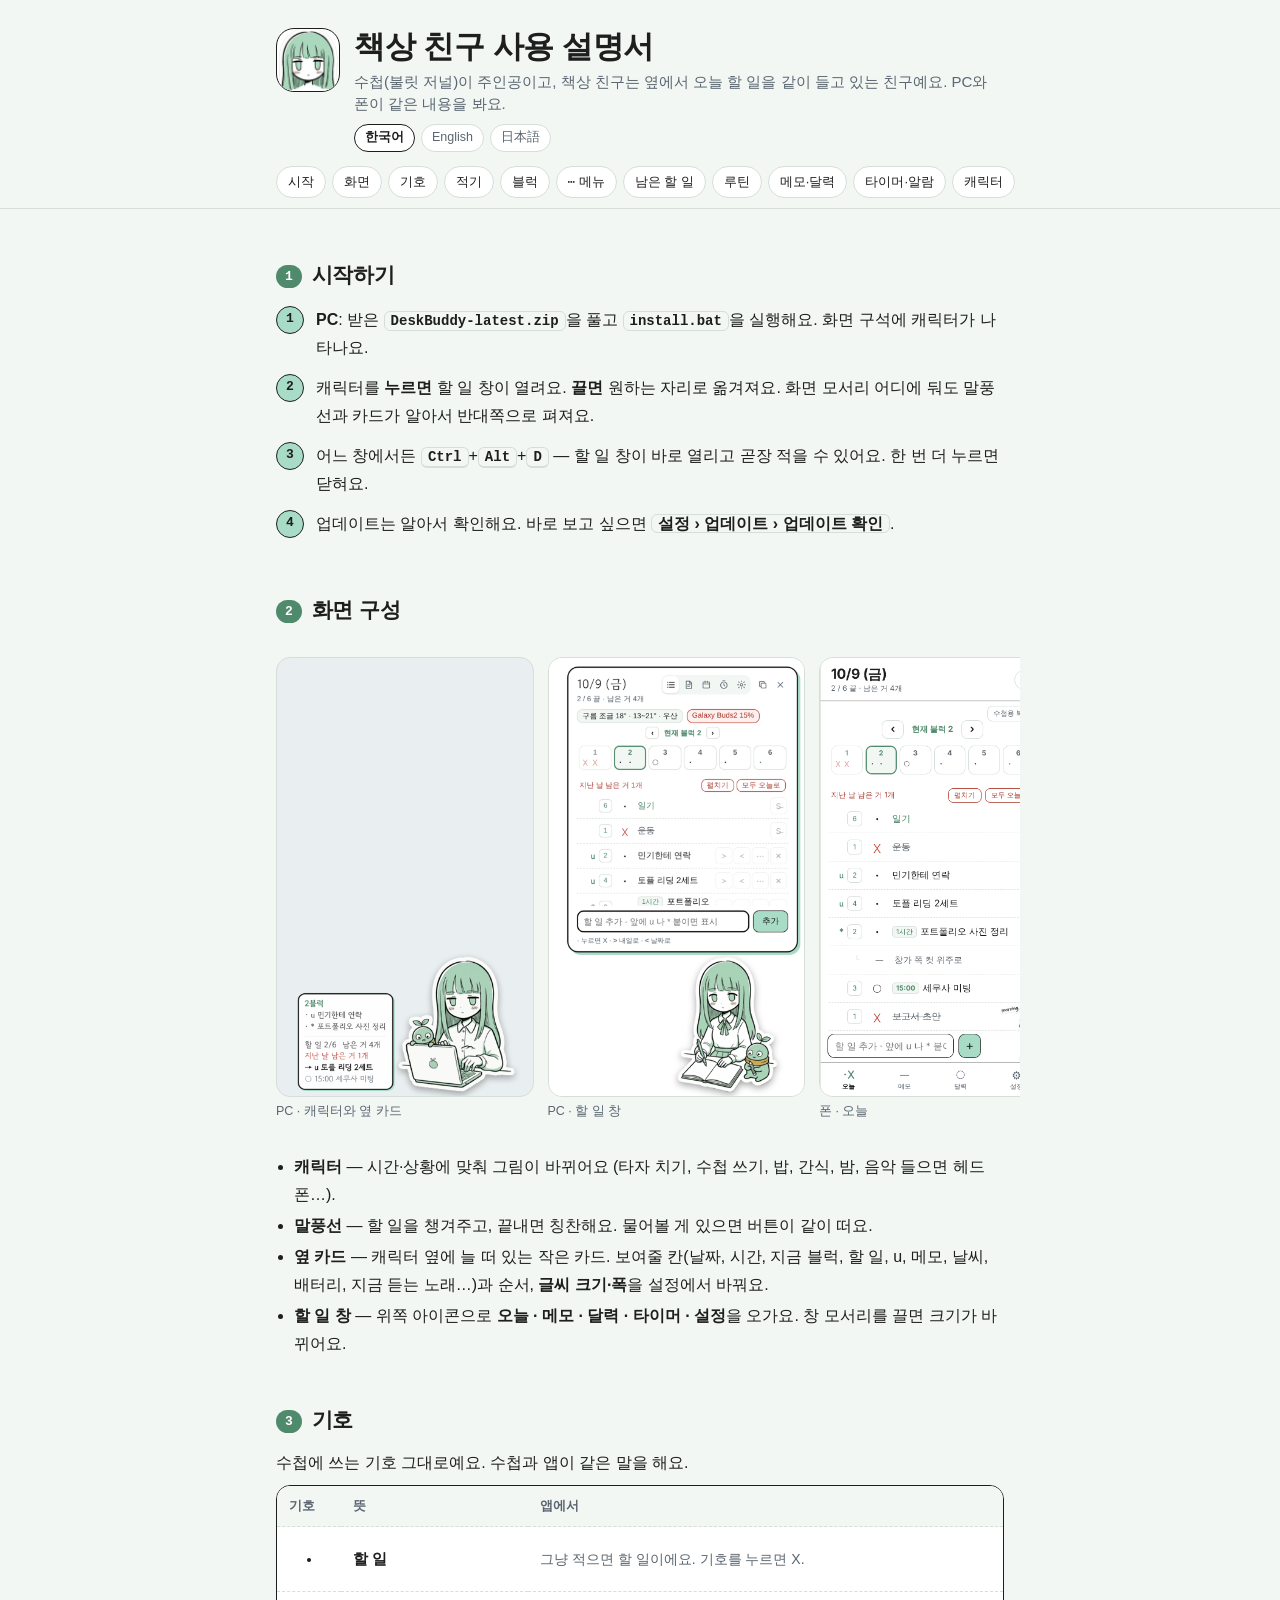
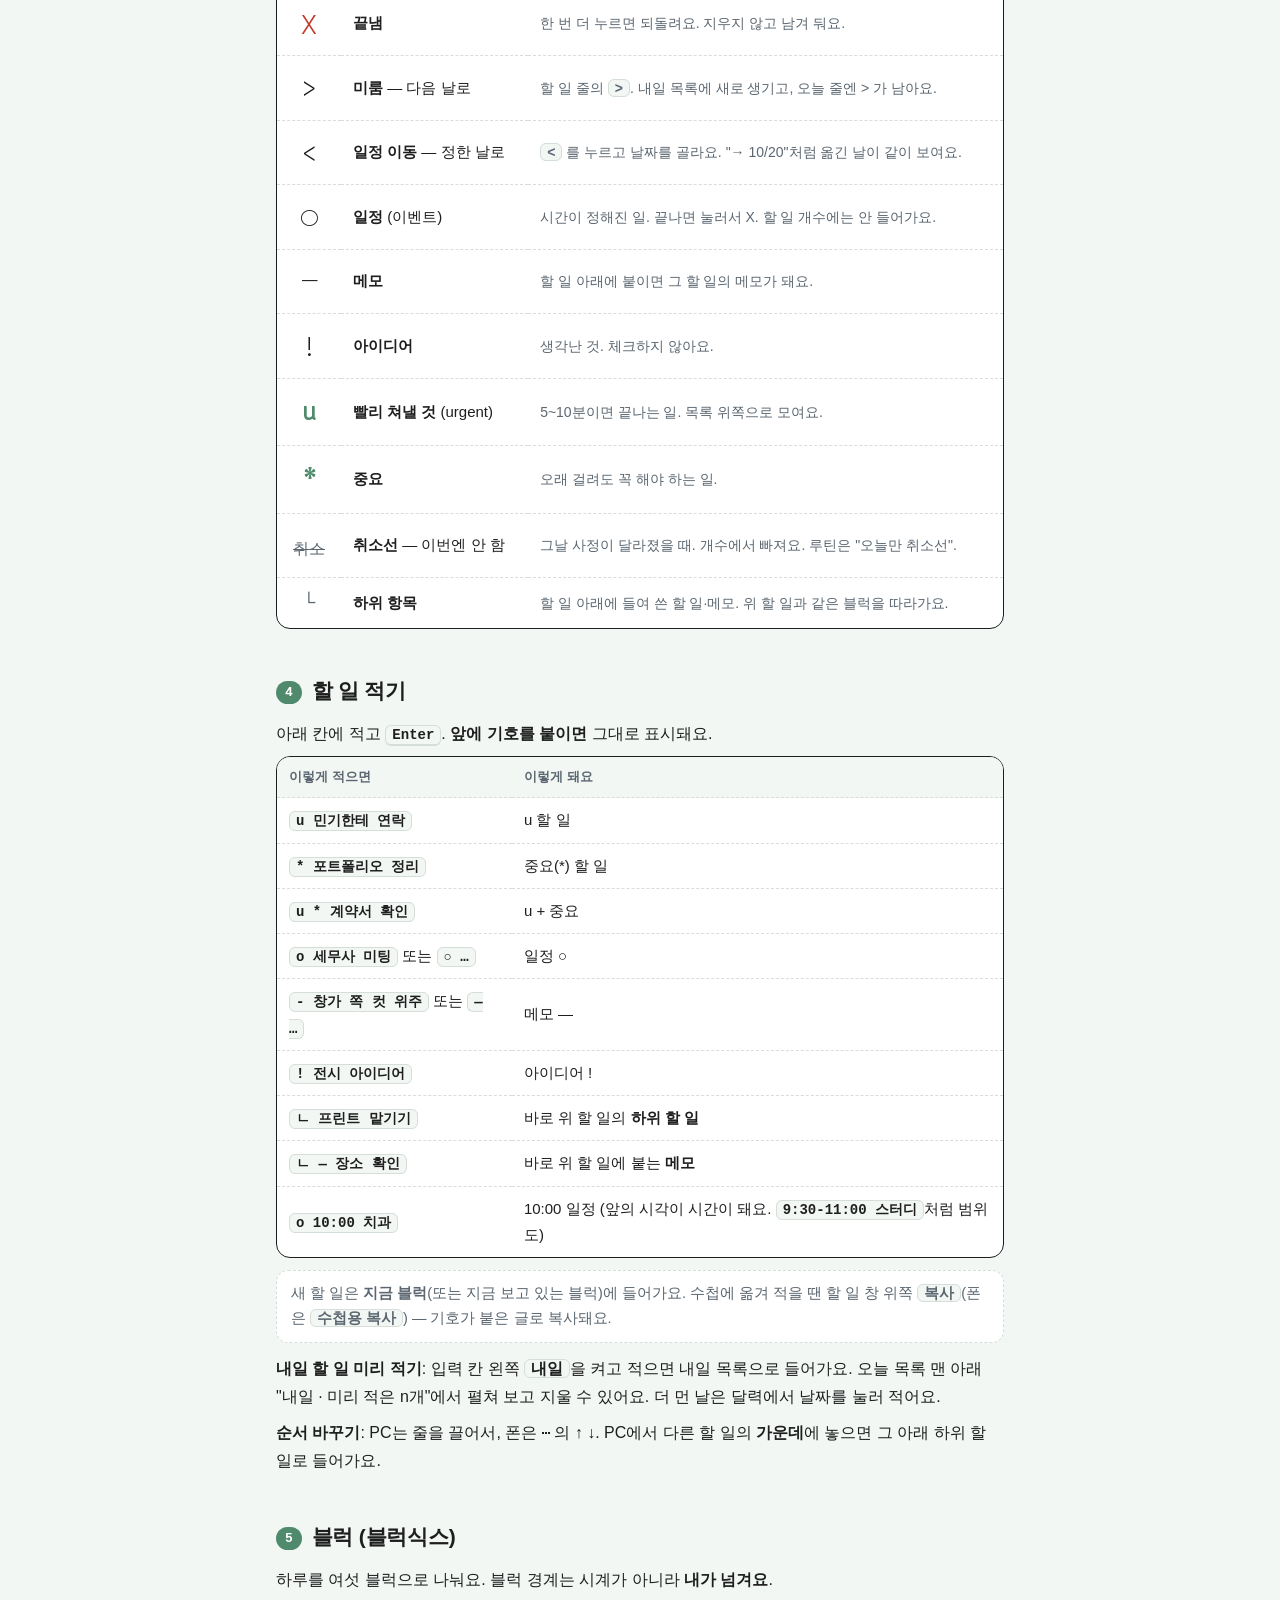
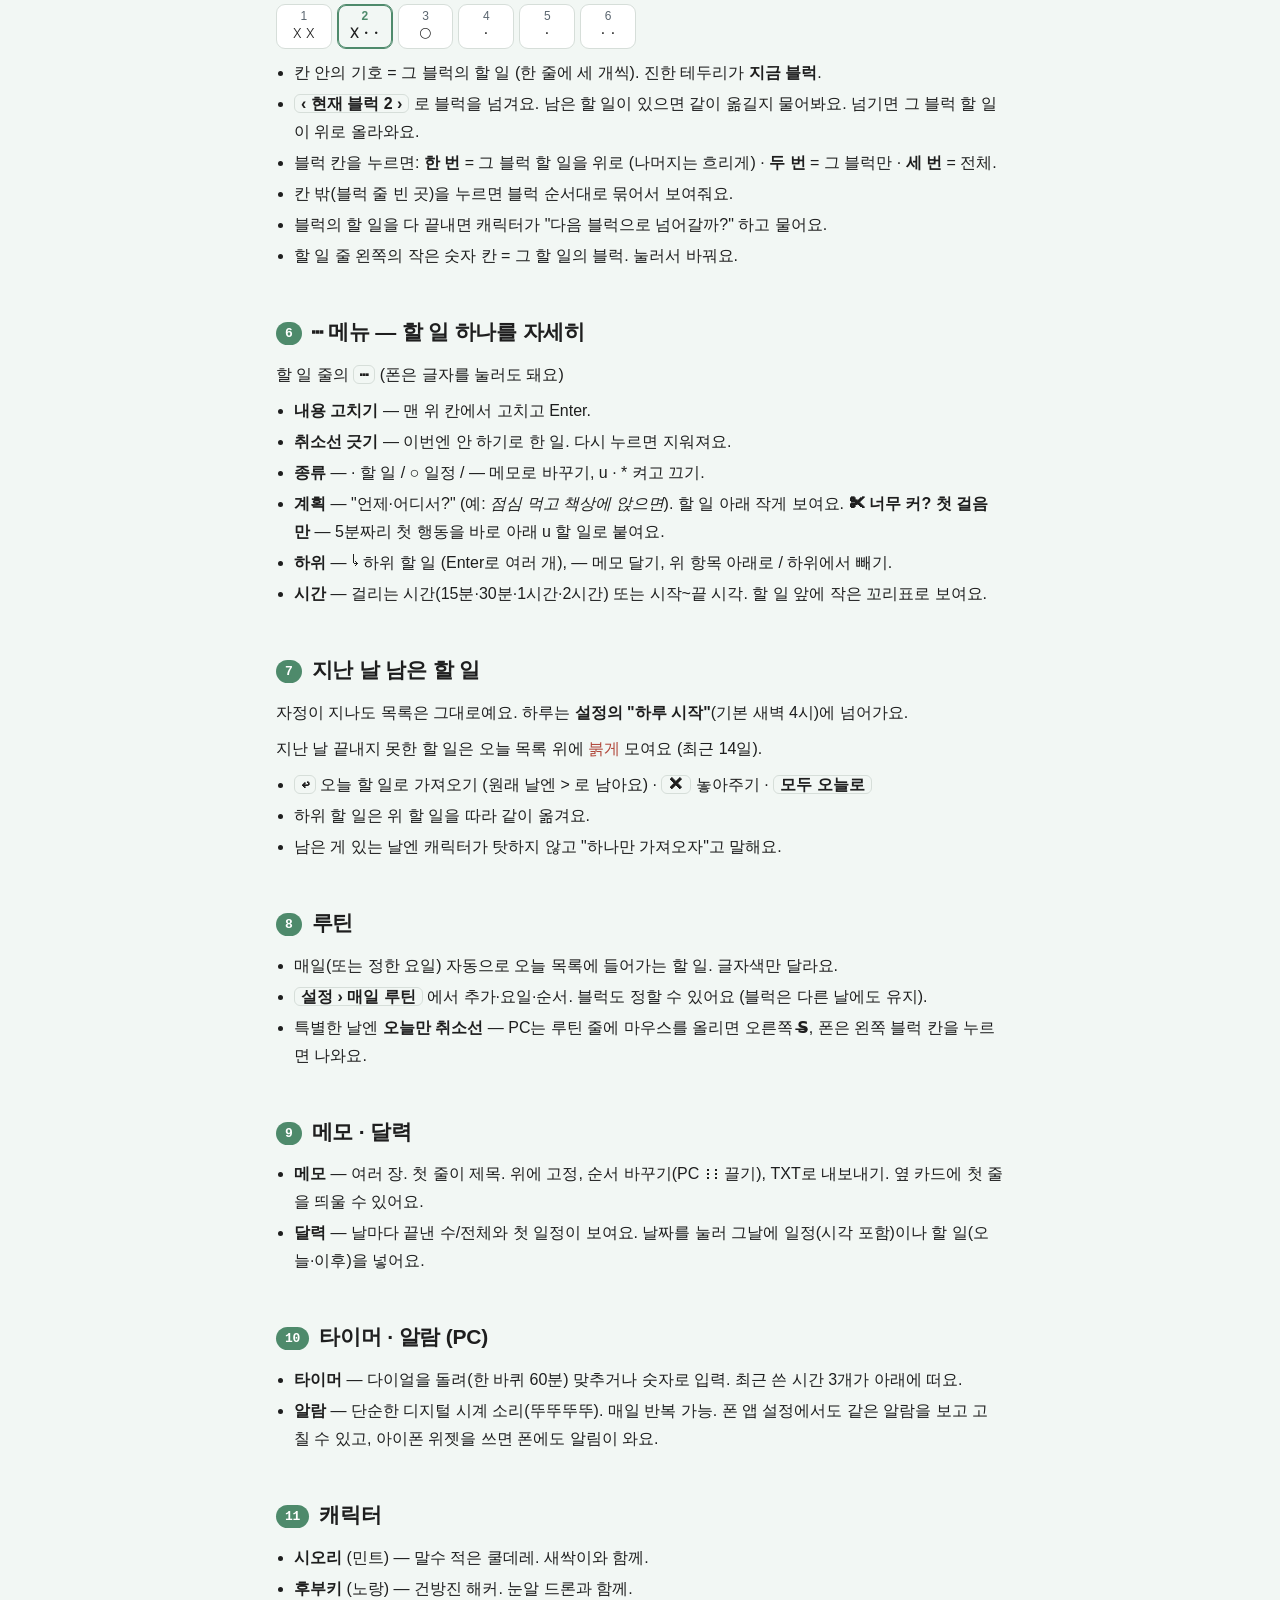
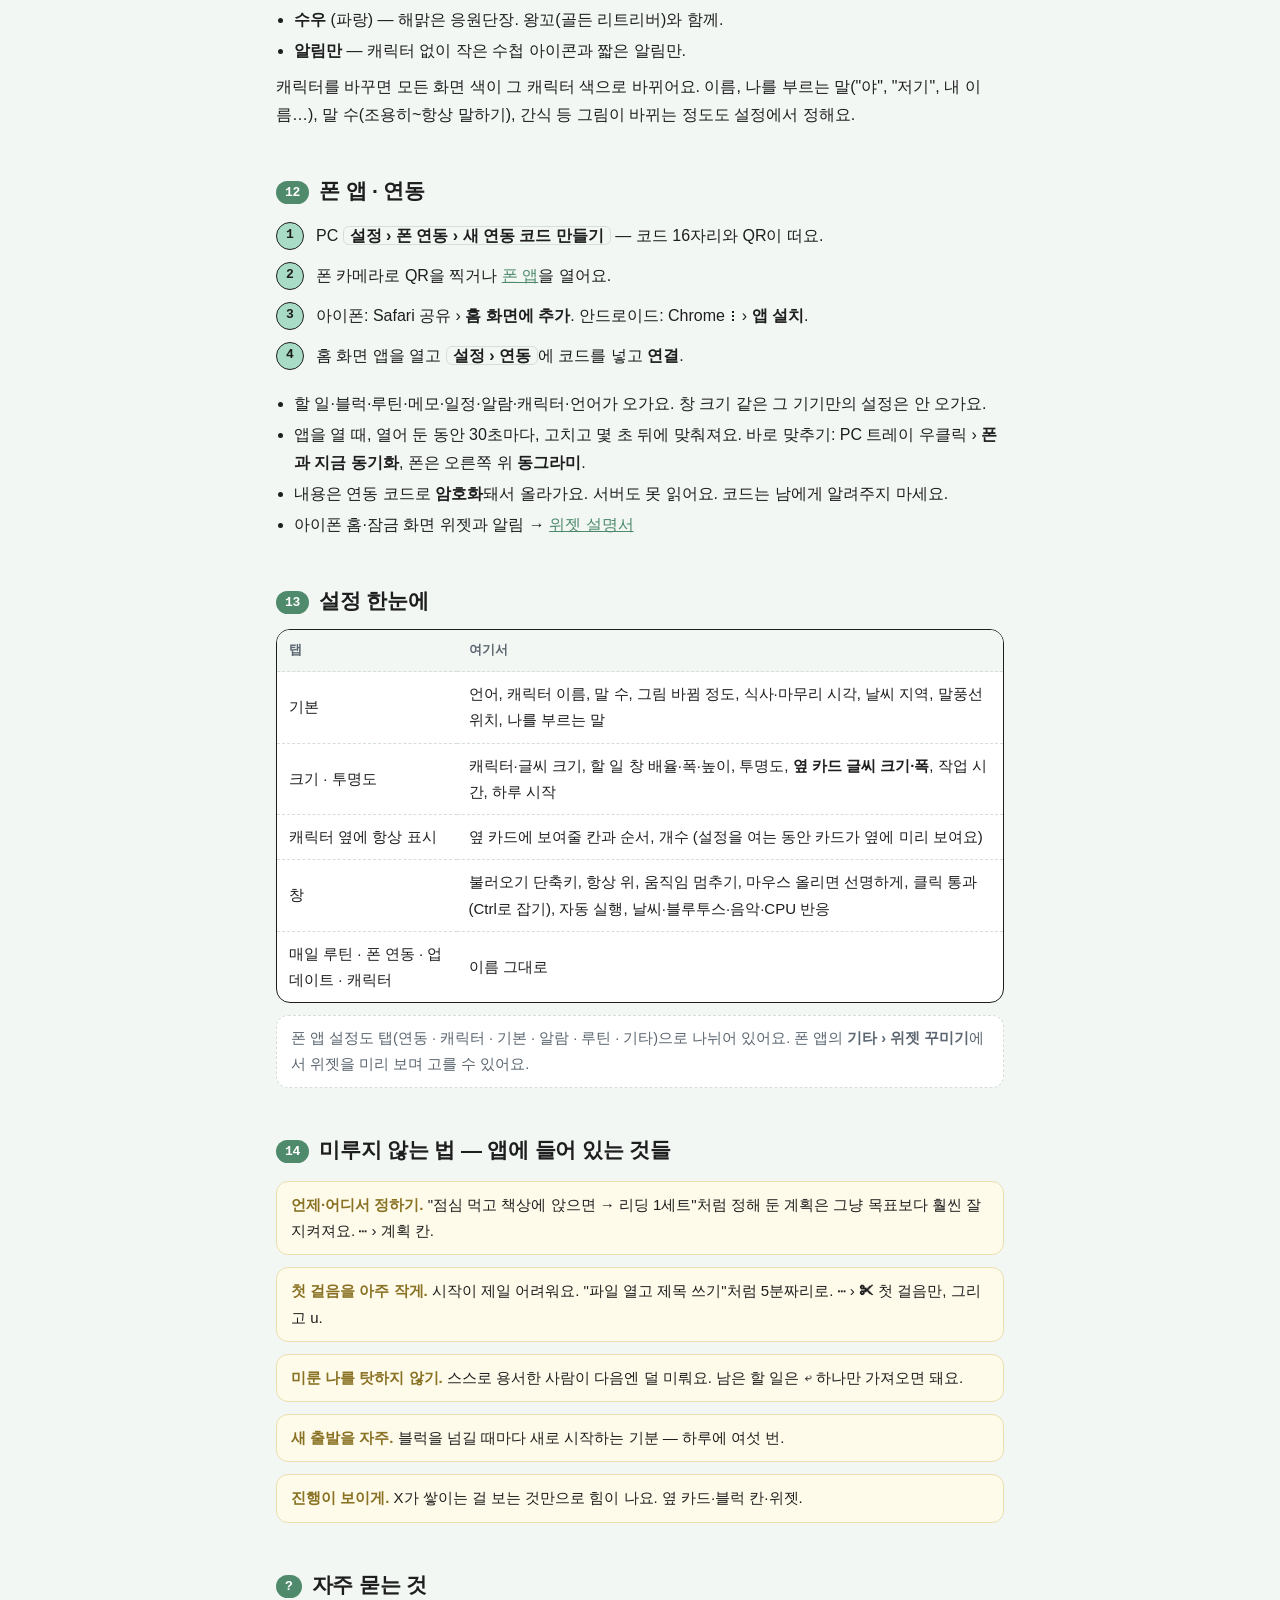
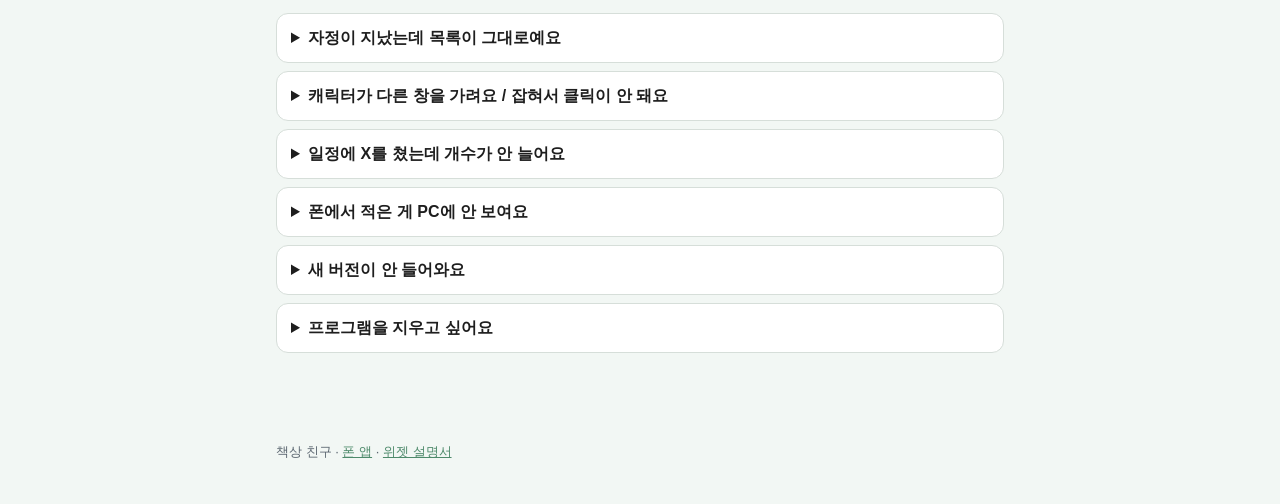
==== commit 25d0982a: "v0.15.8" ====
--- a/guide/index.html
+++ b/guide/index.html
@@ -76,9 +76,11 @@
       <tr><td><code>! 전시 아이디어</code></td><td>아이디어 !</td></tr>
       <tr><td><code>ㄴ 프린트 맡기기</code></td><td>바로 위 할 일의 <b>하위 할 일</b></td></tr>
       <tr><td><code>ㄴ — 장소 확인</code></td><td>바로 위 할 일에 붙는 <b>메모</b></td></tr>
+      <tr><td><code>o 10:00 치과</code></td><td>10:00 일정 (앞의 시각이 시간이 돼요. <code>9:30-11:00 스터디</code>처럼 범위도)</td></tr>
     </tbody>
   </table>
   <p class="note">새 할 일은 <b>지금 블럭</b>(또는 지금 보고 있는 블럭)에 들어가요. 수첩에 옮겨 적을 땐 할 일 창 위쪽 <b class="k">복사</b>(폰은 <b class="k">수첩용 복사</b>) — 기호가 붙은 글로 복사돼요.</p>
+  <p><b>내일 할 일 미리 적기</b>: 입력 칸 왼쪽 <b class="k">내일</b>을 켜고 적으면 내일 목록으로 들어가요. 오늘 목록 맨 아래 "내일 · 미리 적은 n개"에서 펼쳐 보고 지울 수 있어요. 더 먼 날은 달력에서 날짜를 눌러 적어요.</p>
   <p><b>순서 바꾸기</b>: PC는 줄을 끌어서, 폰은 ⋯ 의 ↑ ↓. PC에서 다른 할 일의 <b>가운데</b>에 놓으면 그 아래 하위 할 일로 들어가요.</p>
 
   <h2 id="blocks"><span class="n">5</span>블럭 (블럭식스)</h2>
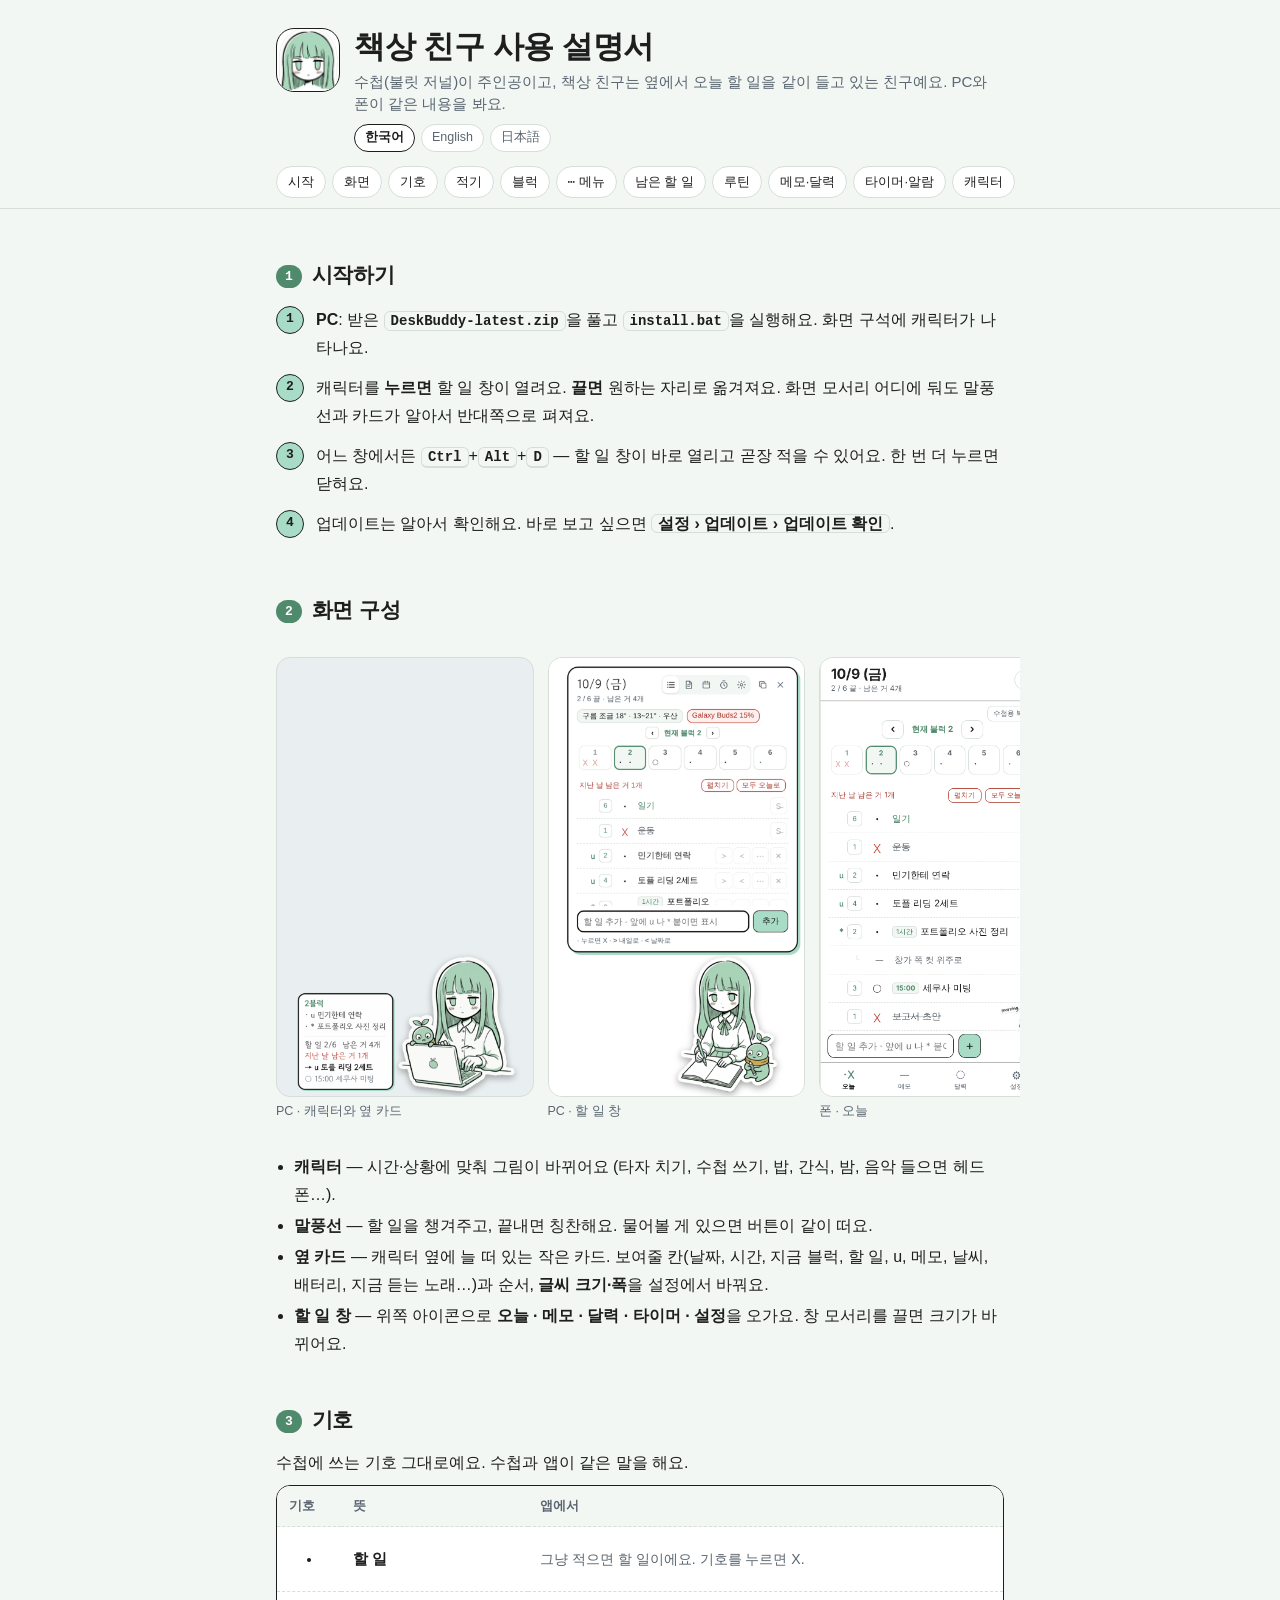
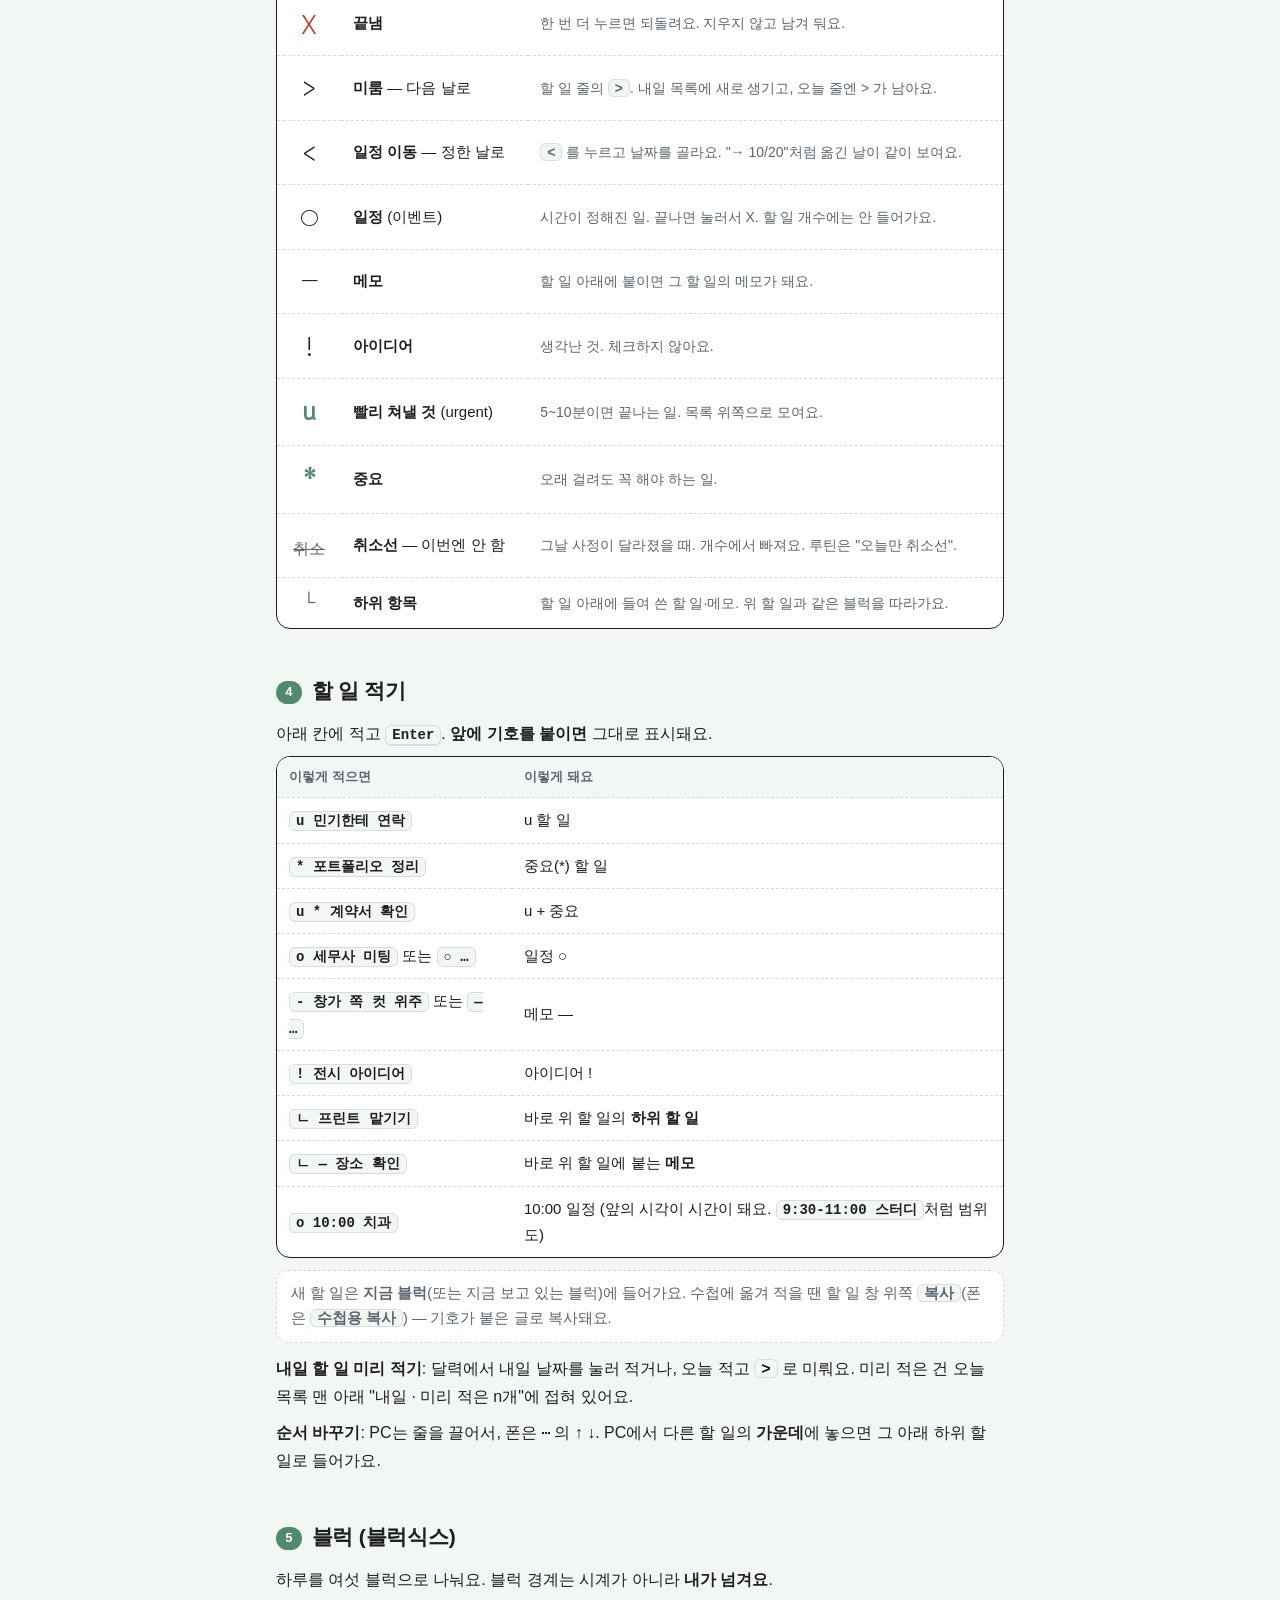
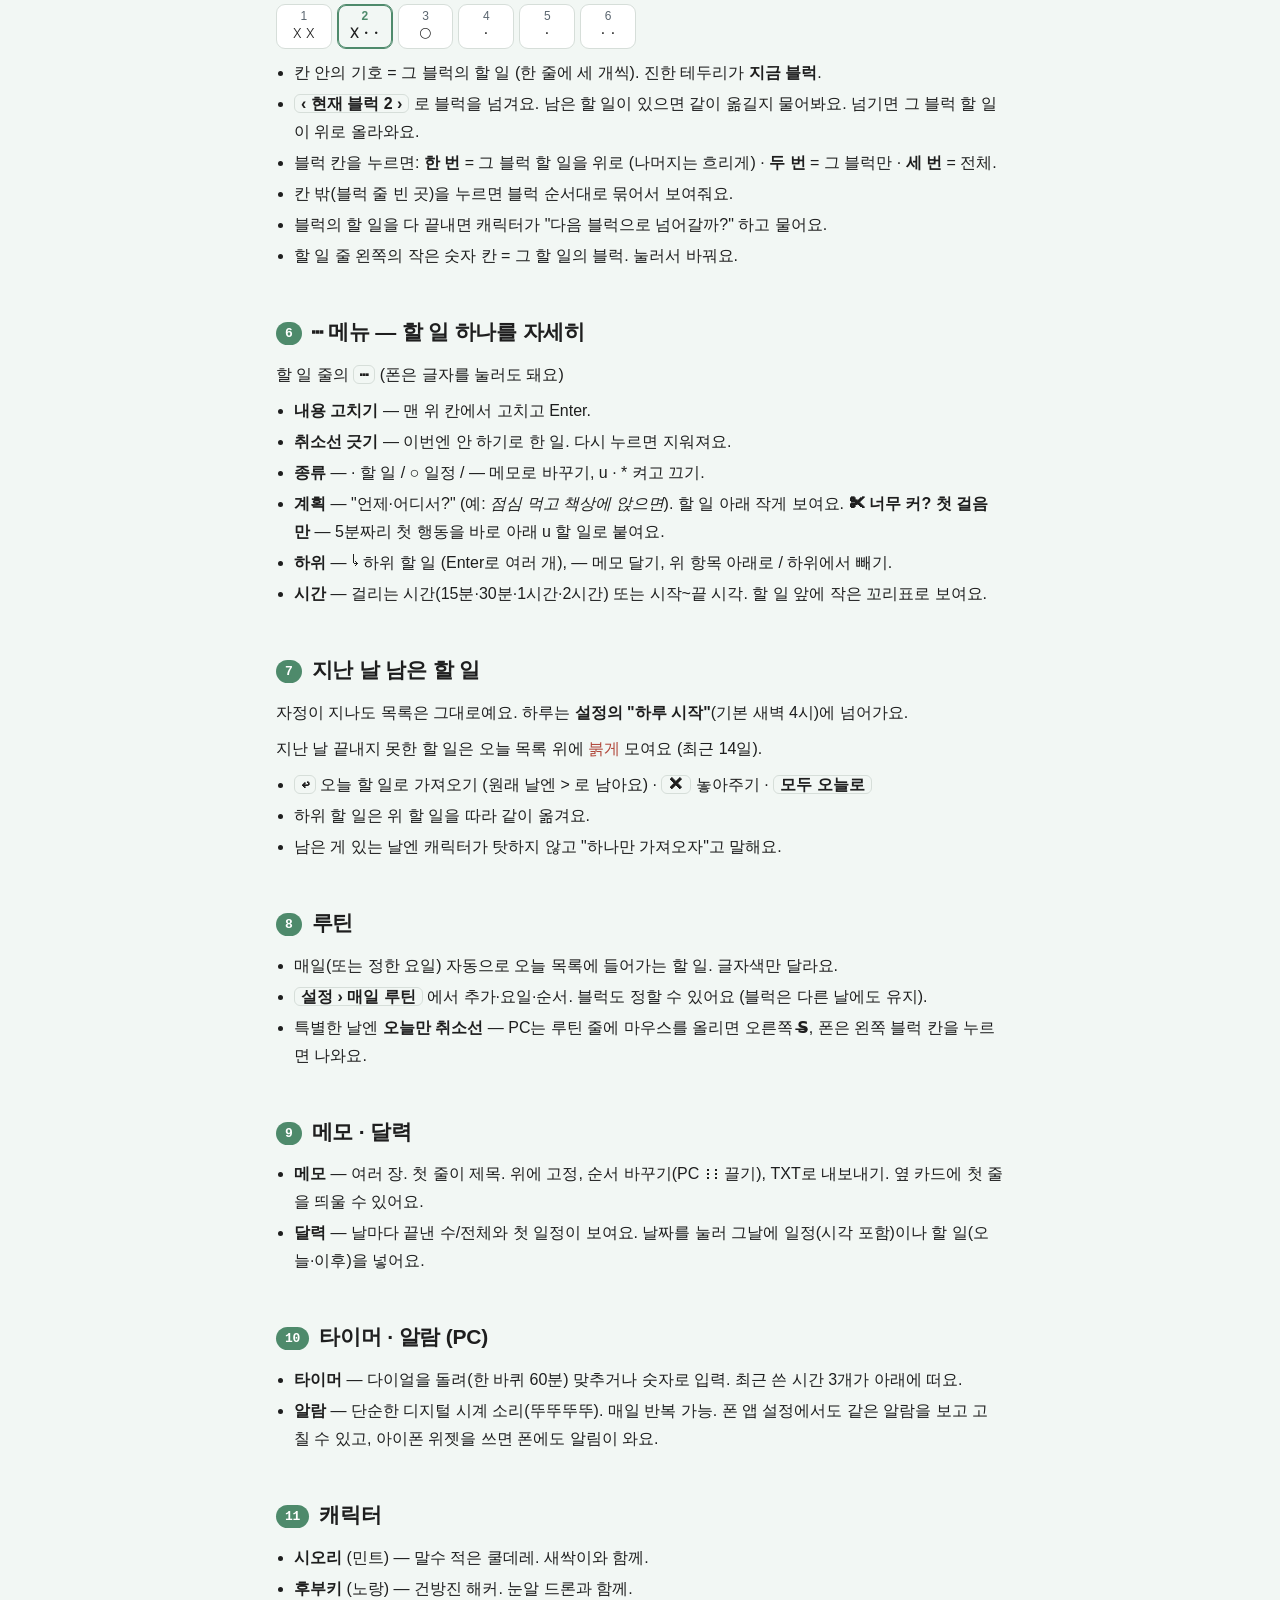
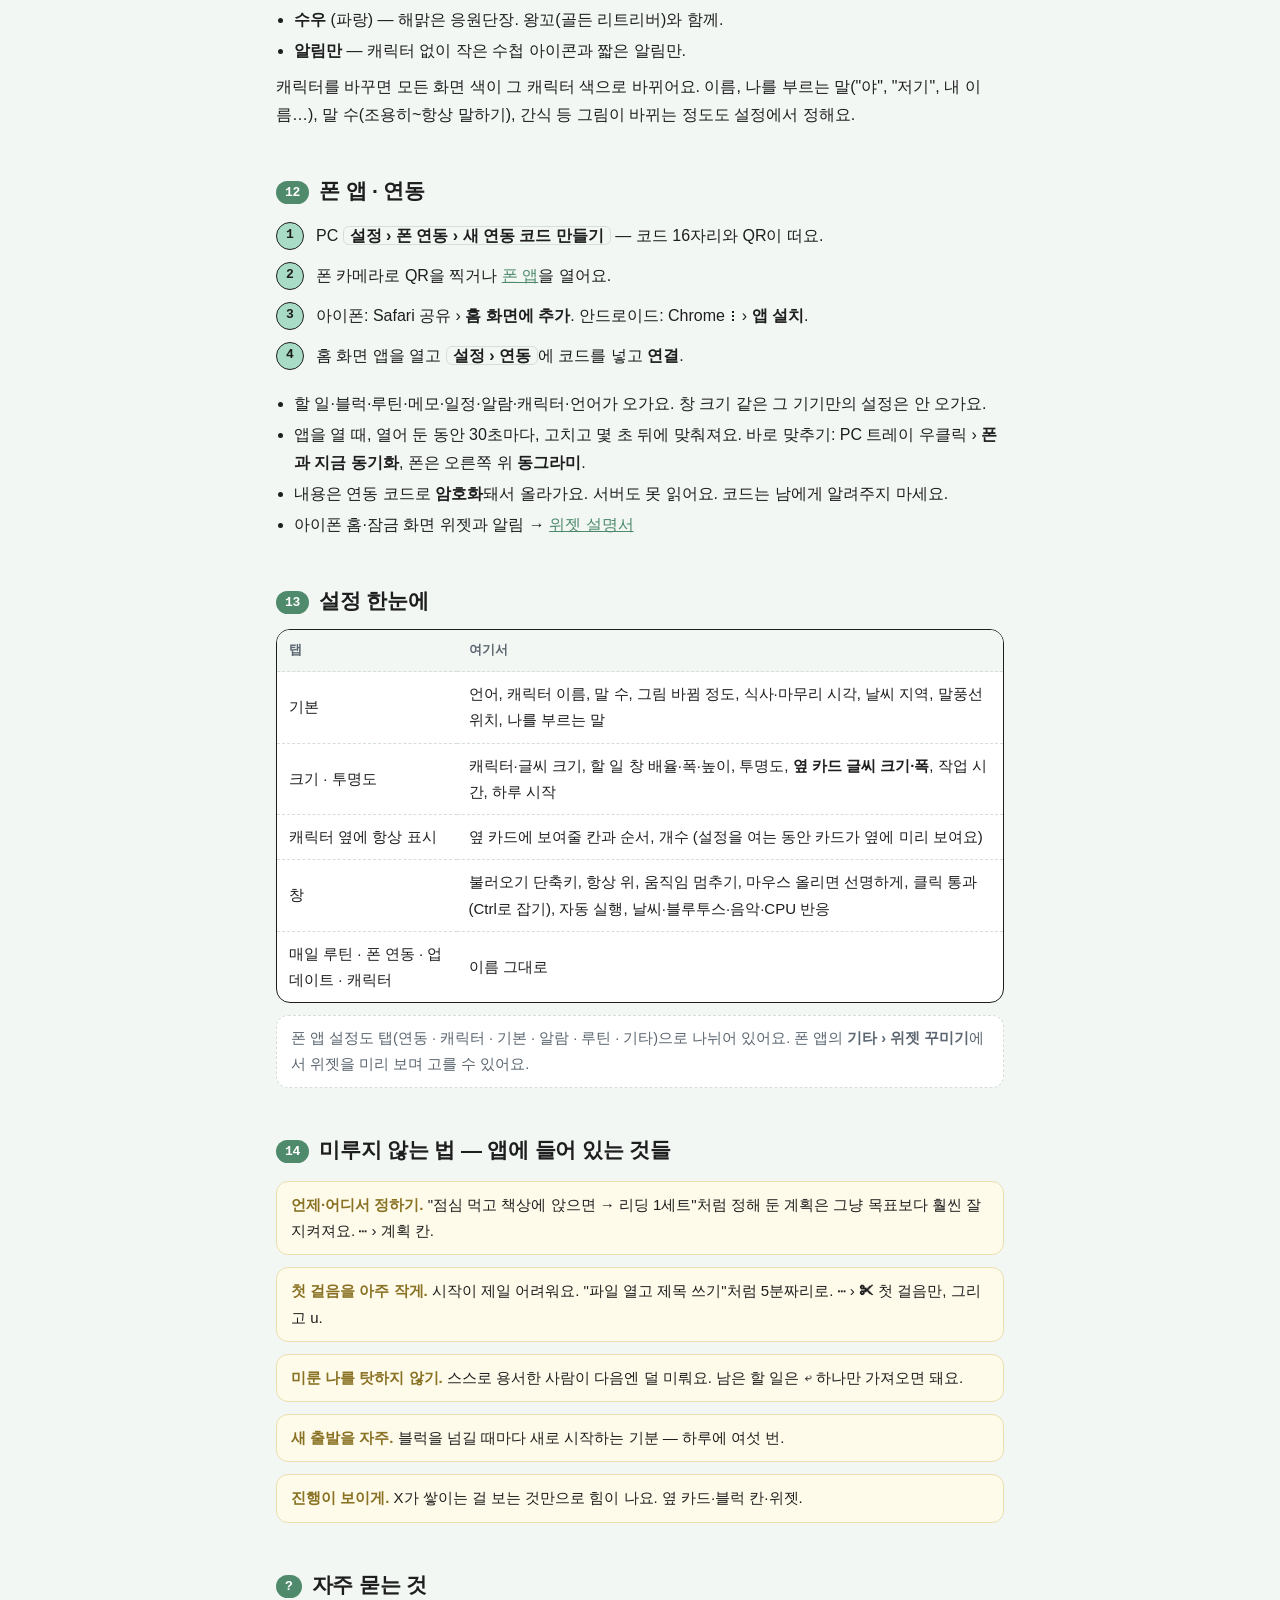
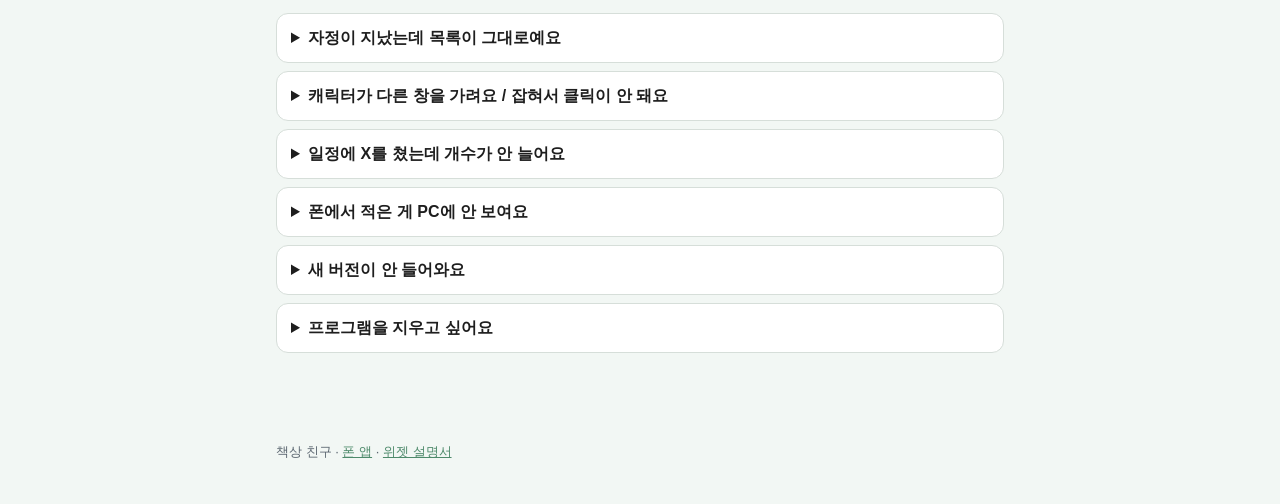
==== commit 1f1fe0e6: "v0.15.9" ====
--- a/guide/index.html
+++ b/guide/index.html
@@ -80,7 +80,7 @@
     </tbody>
   </table>
   <p class="note">새 할 일은 <b>지금 블럭</b>(또는 지금 보고 있는 블럭)에 들어가요. 수첩에 옮겨 적을 땐 할 일 창 위쪽 <b class="k">복사</b>(폰은 <b class="k">수첩용 복사</b>) — 기호가 붙은 글로 복사돼요.</p>
-  <p><b>내일 할 일 미리 적기</b>: 입력 칸 왼쪽 <b class="k">내일</b>을 켜고 적으면 내일 목록으로 들어가요. 오늘 목록 맨 아래 "내일 · 미리 적은 n개"에서 펼쳐 보고 지울 수 있어요. 더 먼 날은 달력에서 날짜를 눌러 적어요.</p>
+  <p><b>내일 할 일 미리 적기</b>: 달력에서 내일 날짜를 눌러 적거나, 오늘 적고 <b class="k">&gt;</b> 로 미뤄요. 미리 적은 건 오늘 목록 맨 아래 "내일 · 미리 적은 n개"에 접혀 있어요.</p>
   <p><b>순서 바꾸기</b>: PC는 줄을 끌어서, 폰은 ⋯ 의 ↑ ↓. PC에서 다른 할 일의 <b>가운데</b>에 놓으면 그 아래 하위 할 일로 들어가요.</p>
 
   <h2 id="blocks"><span class="n">5</span>블럭 (블럭식스)</h2>
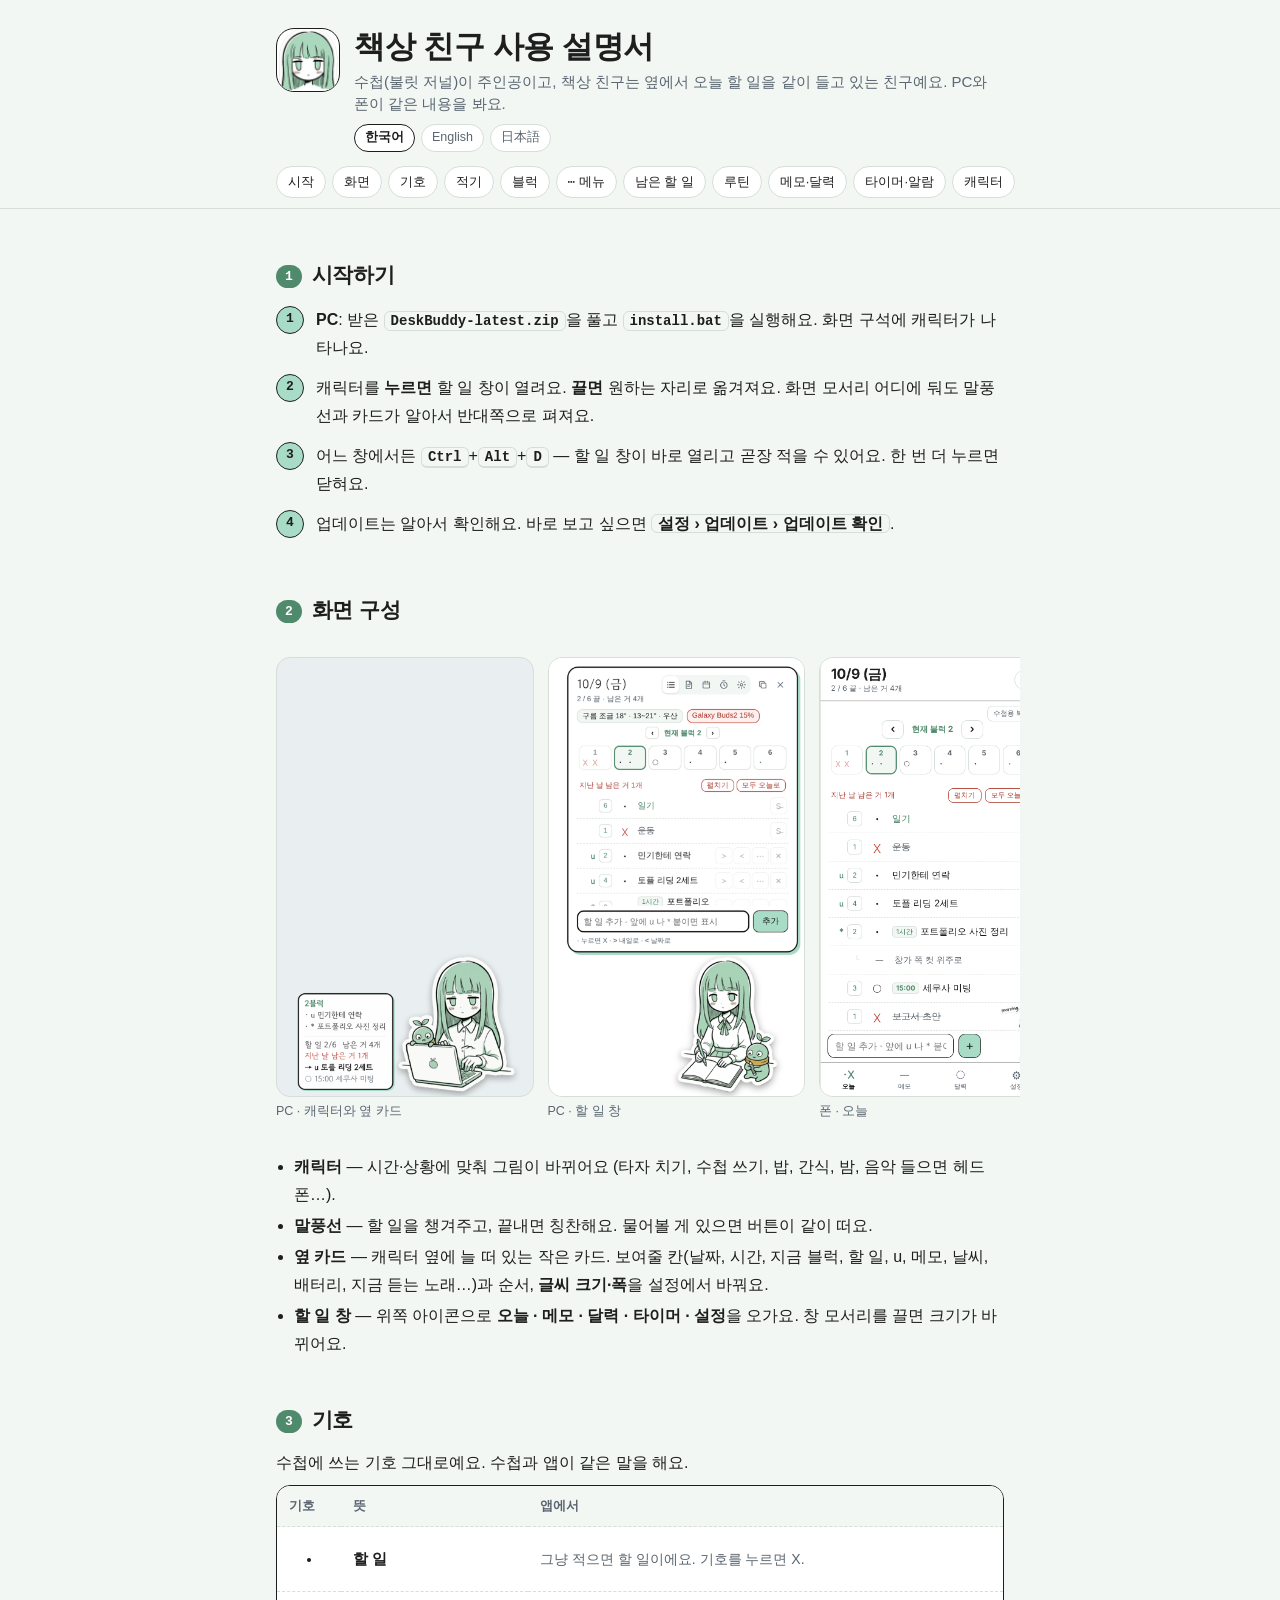
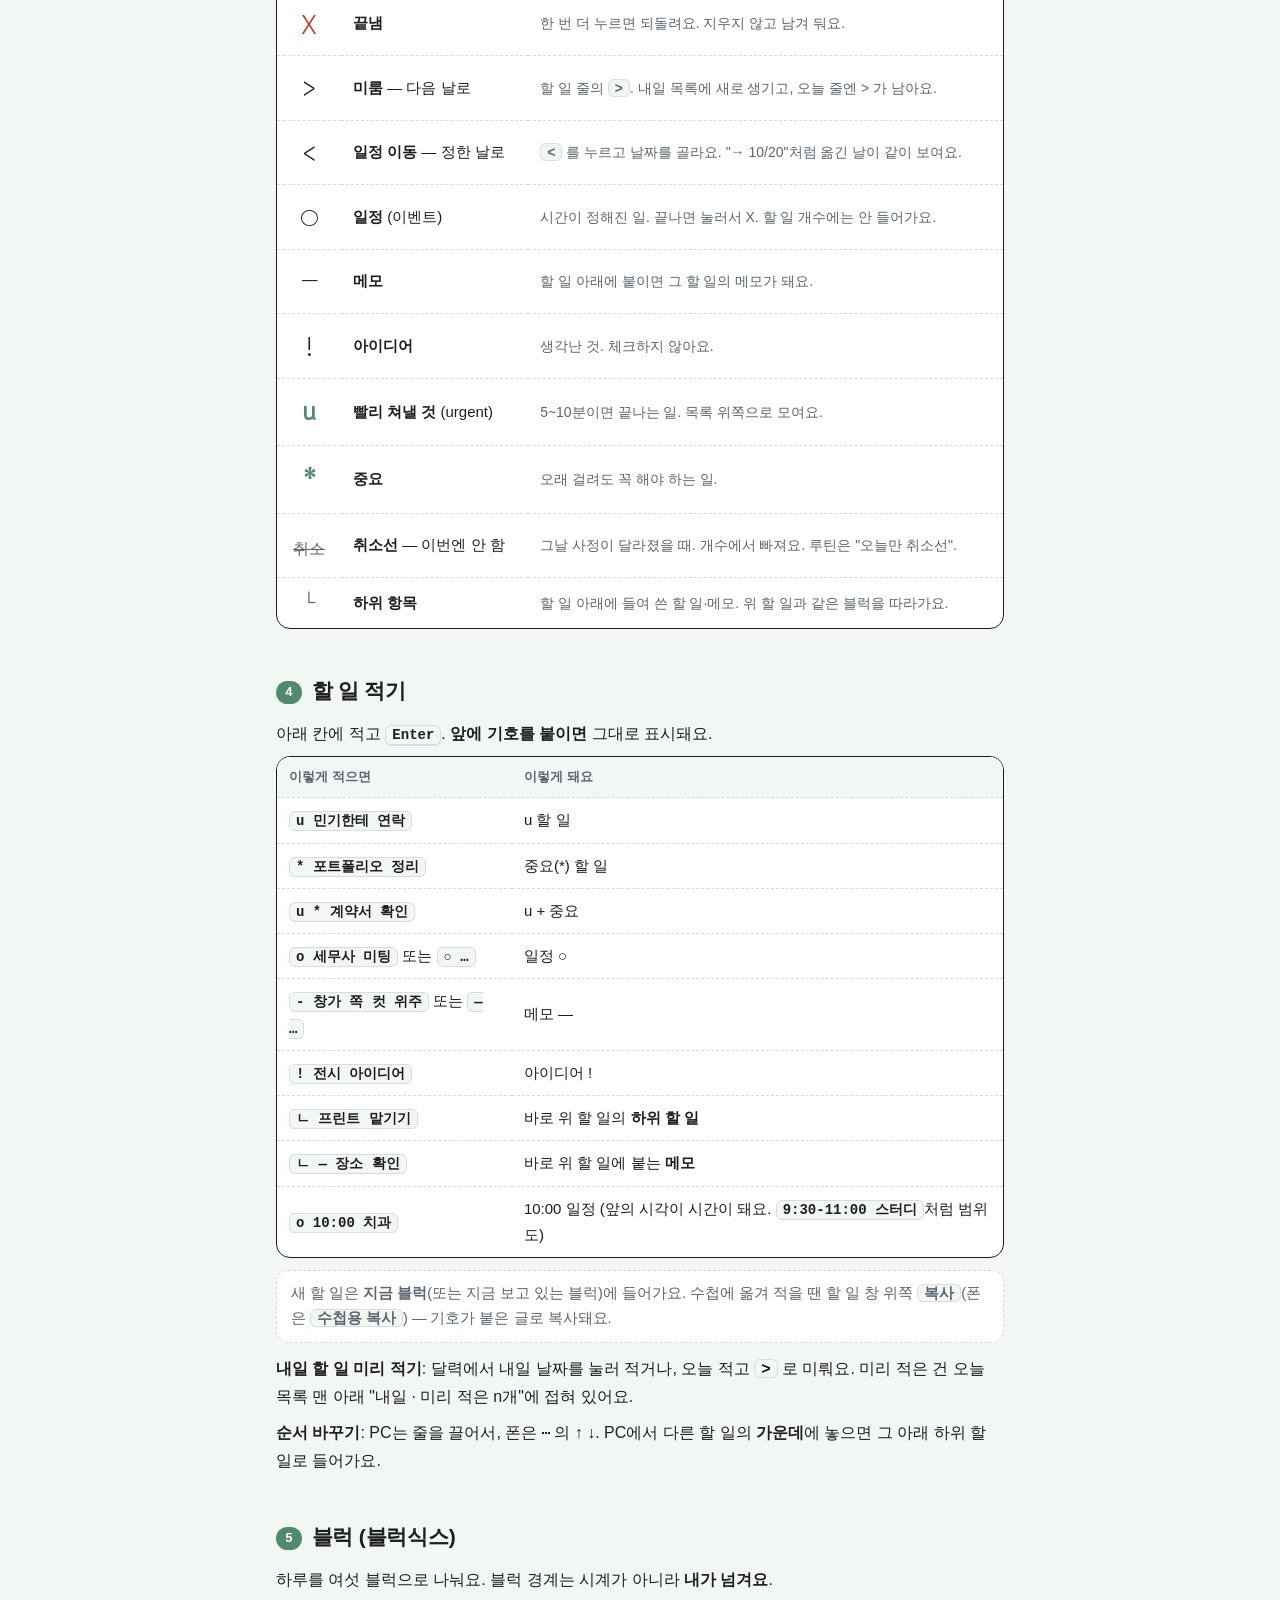
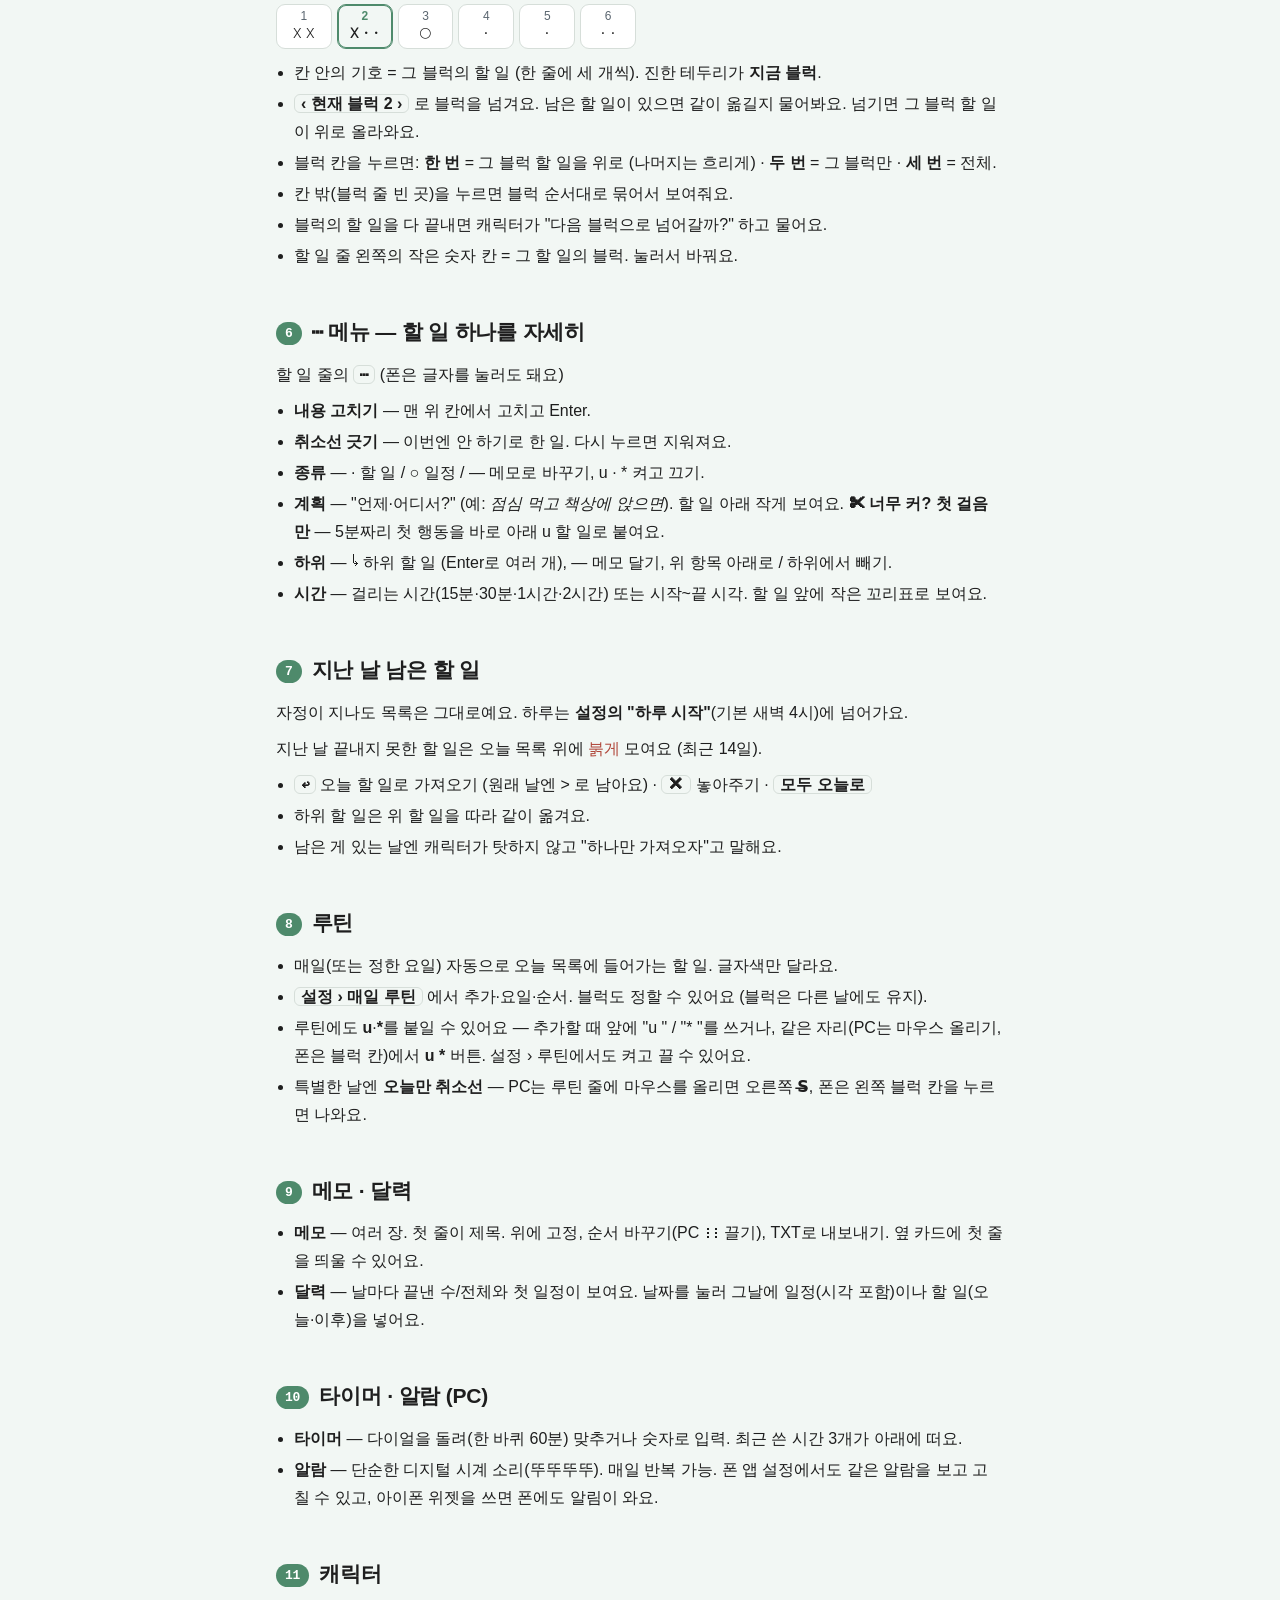
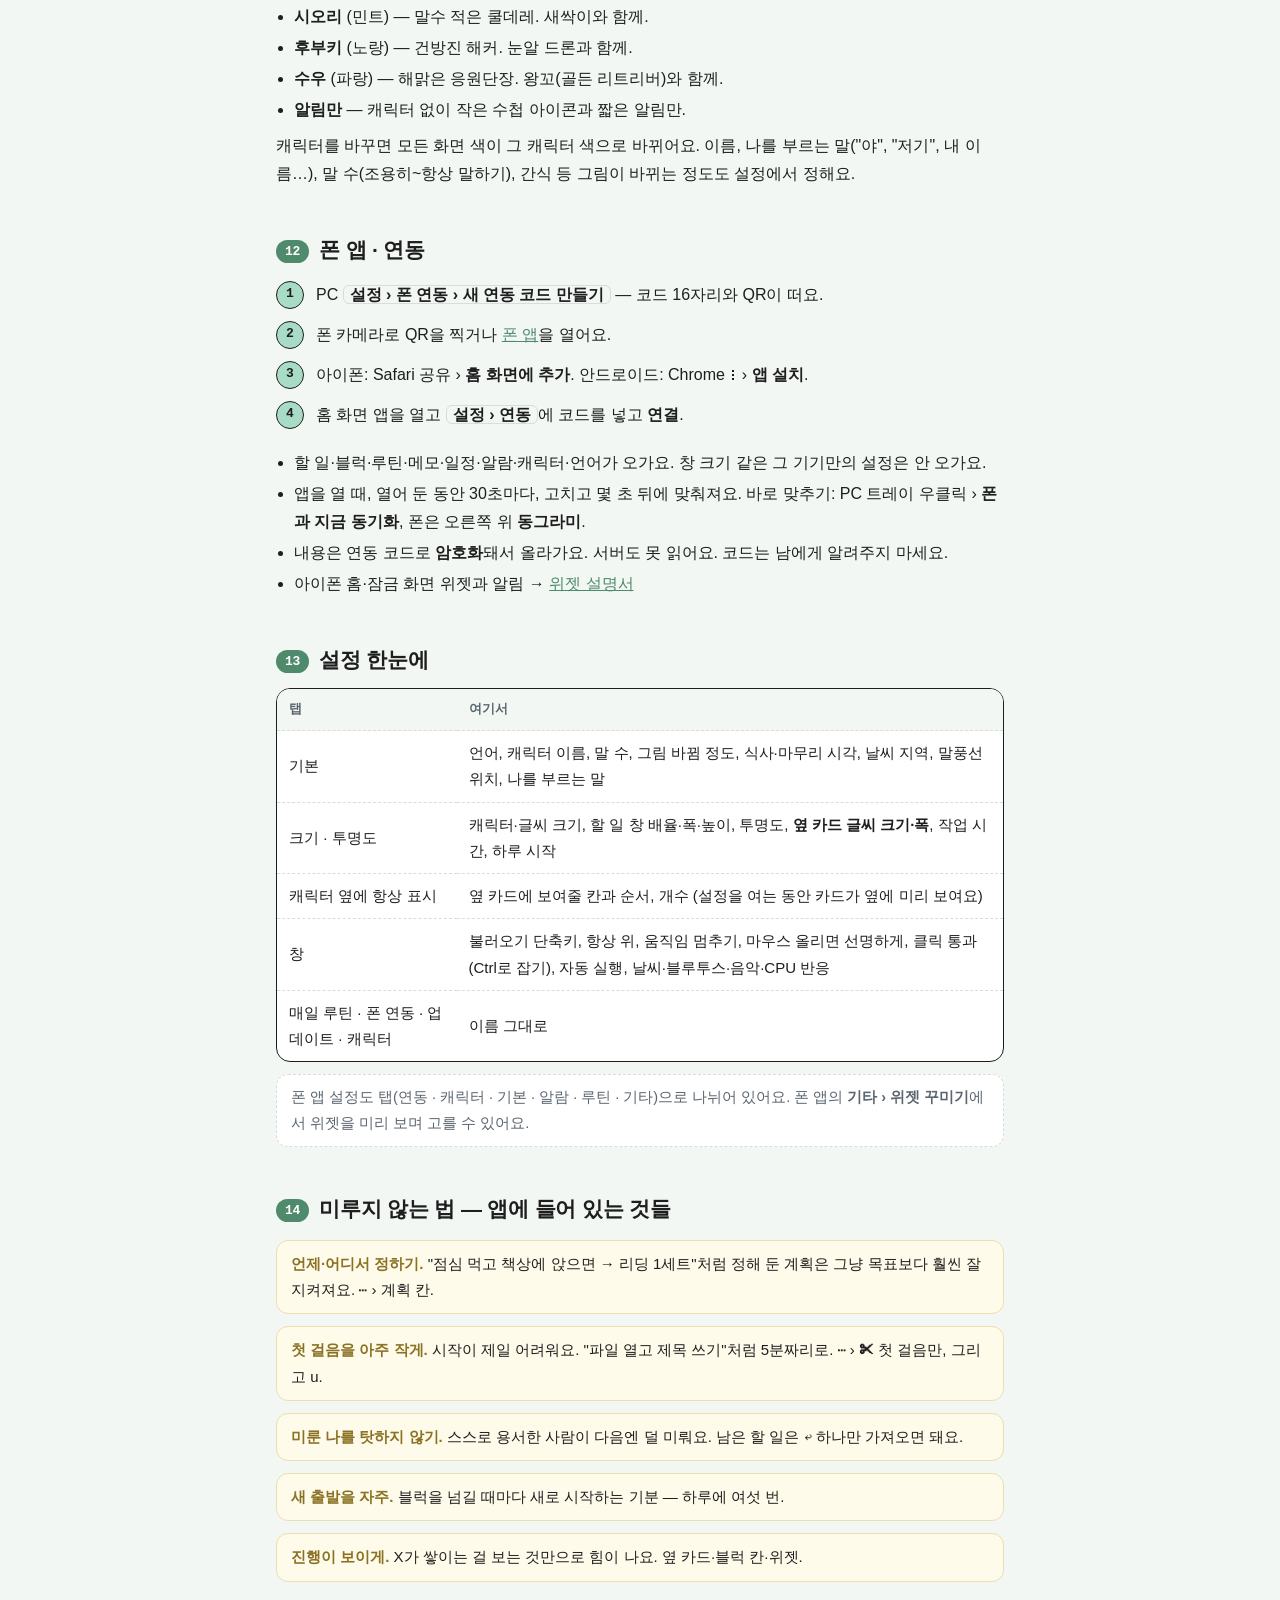
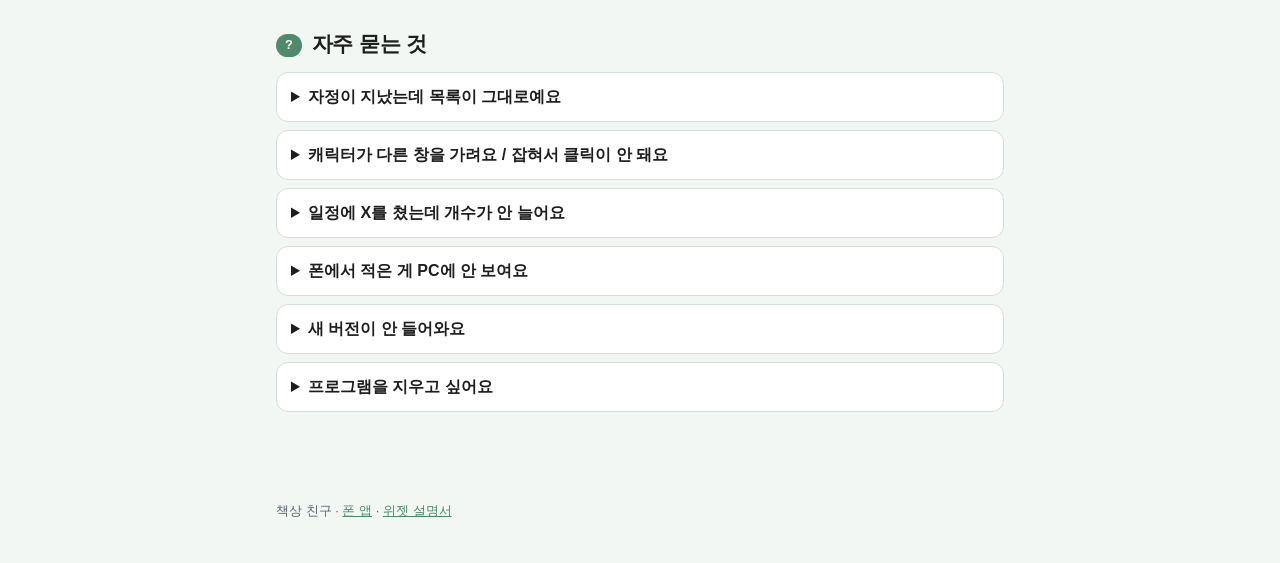
==== commit 55e19898: "v0.15.10" ====
--- a/guide/index.html
+++ b/guide/index.html
@@ -119,6 +119,7 @@
   <ul class="plain">
     <li>매일(또는 정한 요일) 자동으로 오늘 목록에 들어가는 할 일. 글자색만 달라요.</li>
     <li><b class="k">설정 › 매일 루틴</b> 에서 추가·요일·순서. 블럭도 정할 수 있어요 (블럭은 다른 날에도 유지).</li>
+    <li>루틴에도 <b>u</b>·<b>*</b>를 붙일 수 있어요 — 추가할 때 앞에 "u " / "* "를 쓰거나, 같은 자리(PC는 마우스 올리기, 폰은 블럭 칸)에서 <b>u</b> <b>*</b> 버튼. 설정 › 루틴에서도 켜고 끌 수 있어요.</li>
     <li>특별한 날엔 <b>오늘만 취소선</b> — PC는 루틴 줄에 마우스를 올리면 오른쪽 <b>S̶</b>, 폰은 왼쪽 블럭 칸을 누르면 나와요.</li>
   </ul>
 
